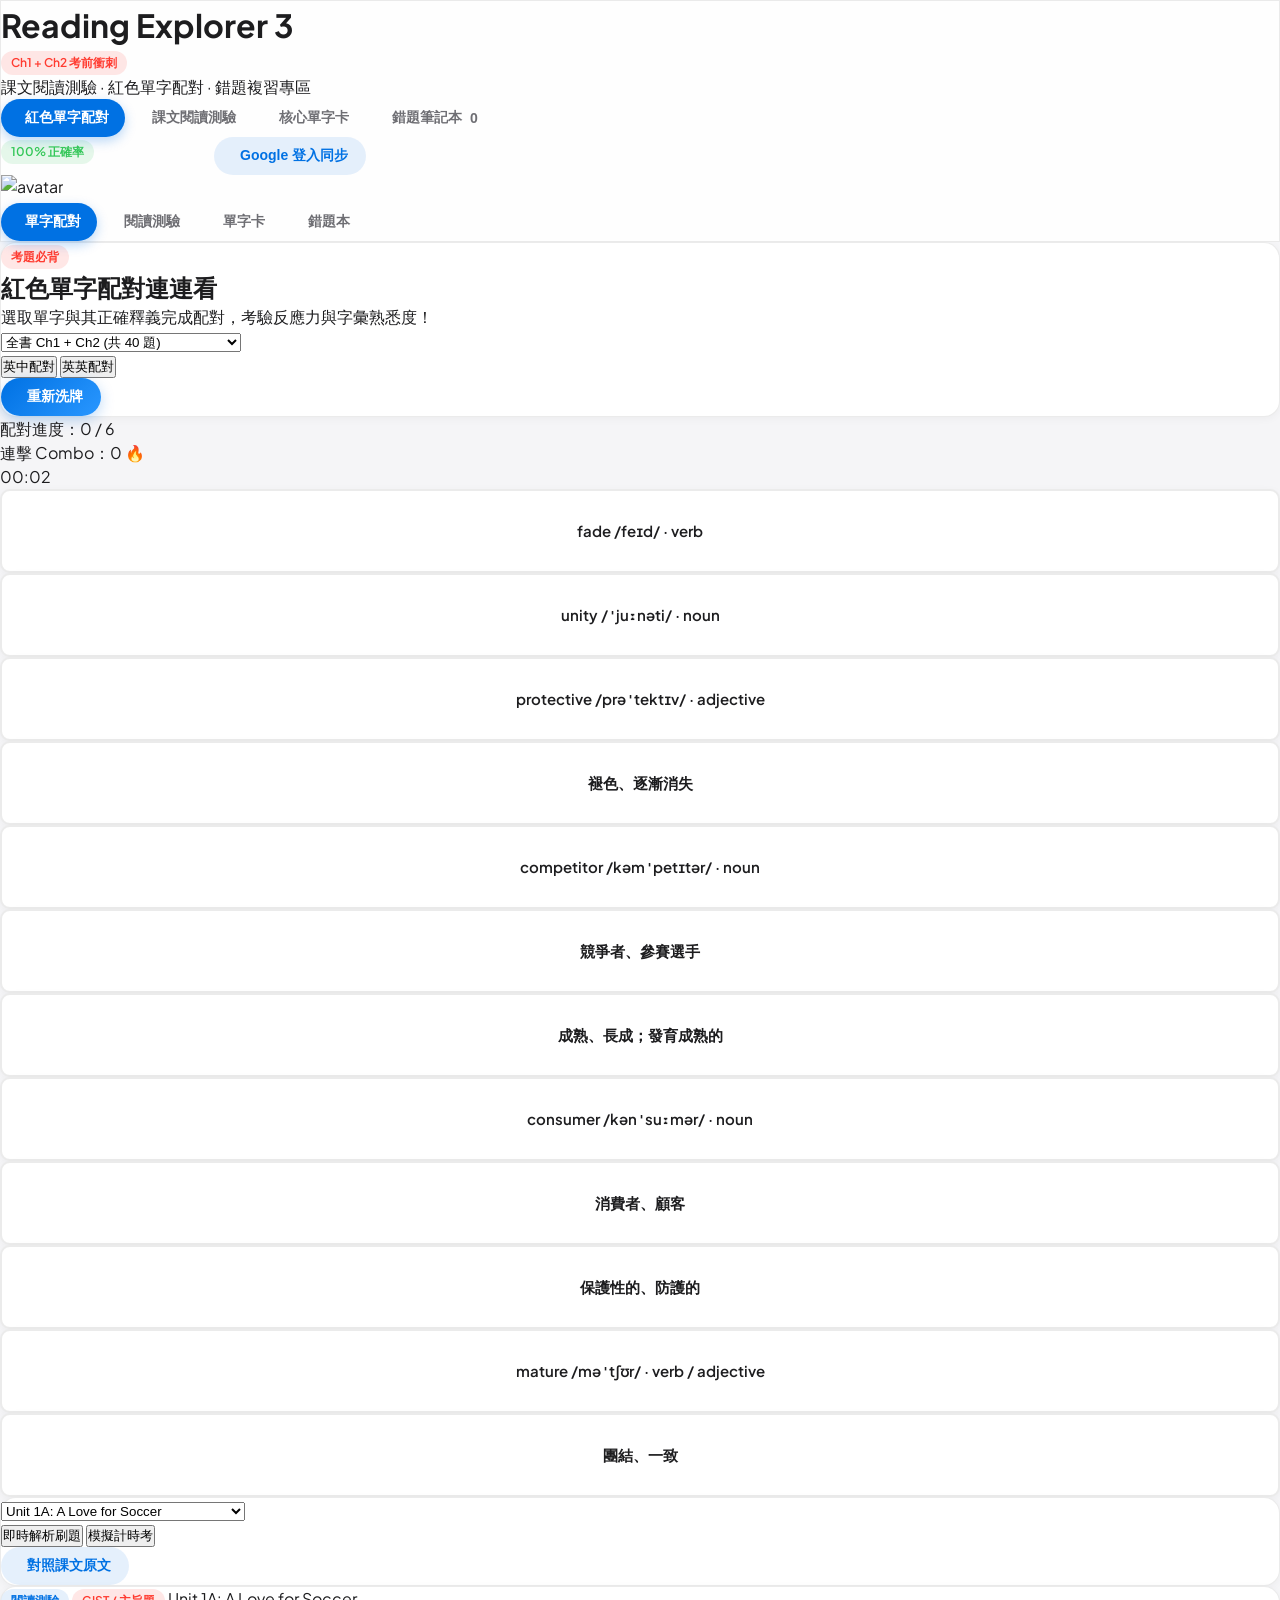
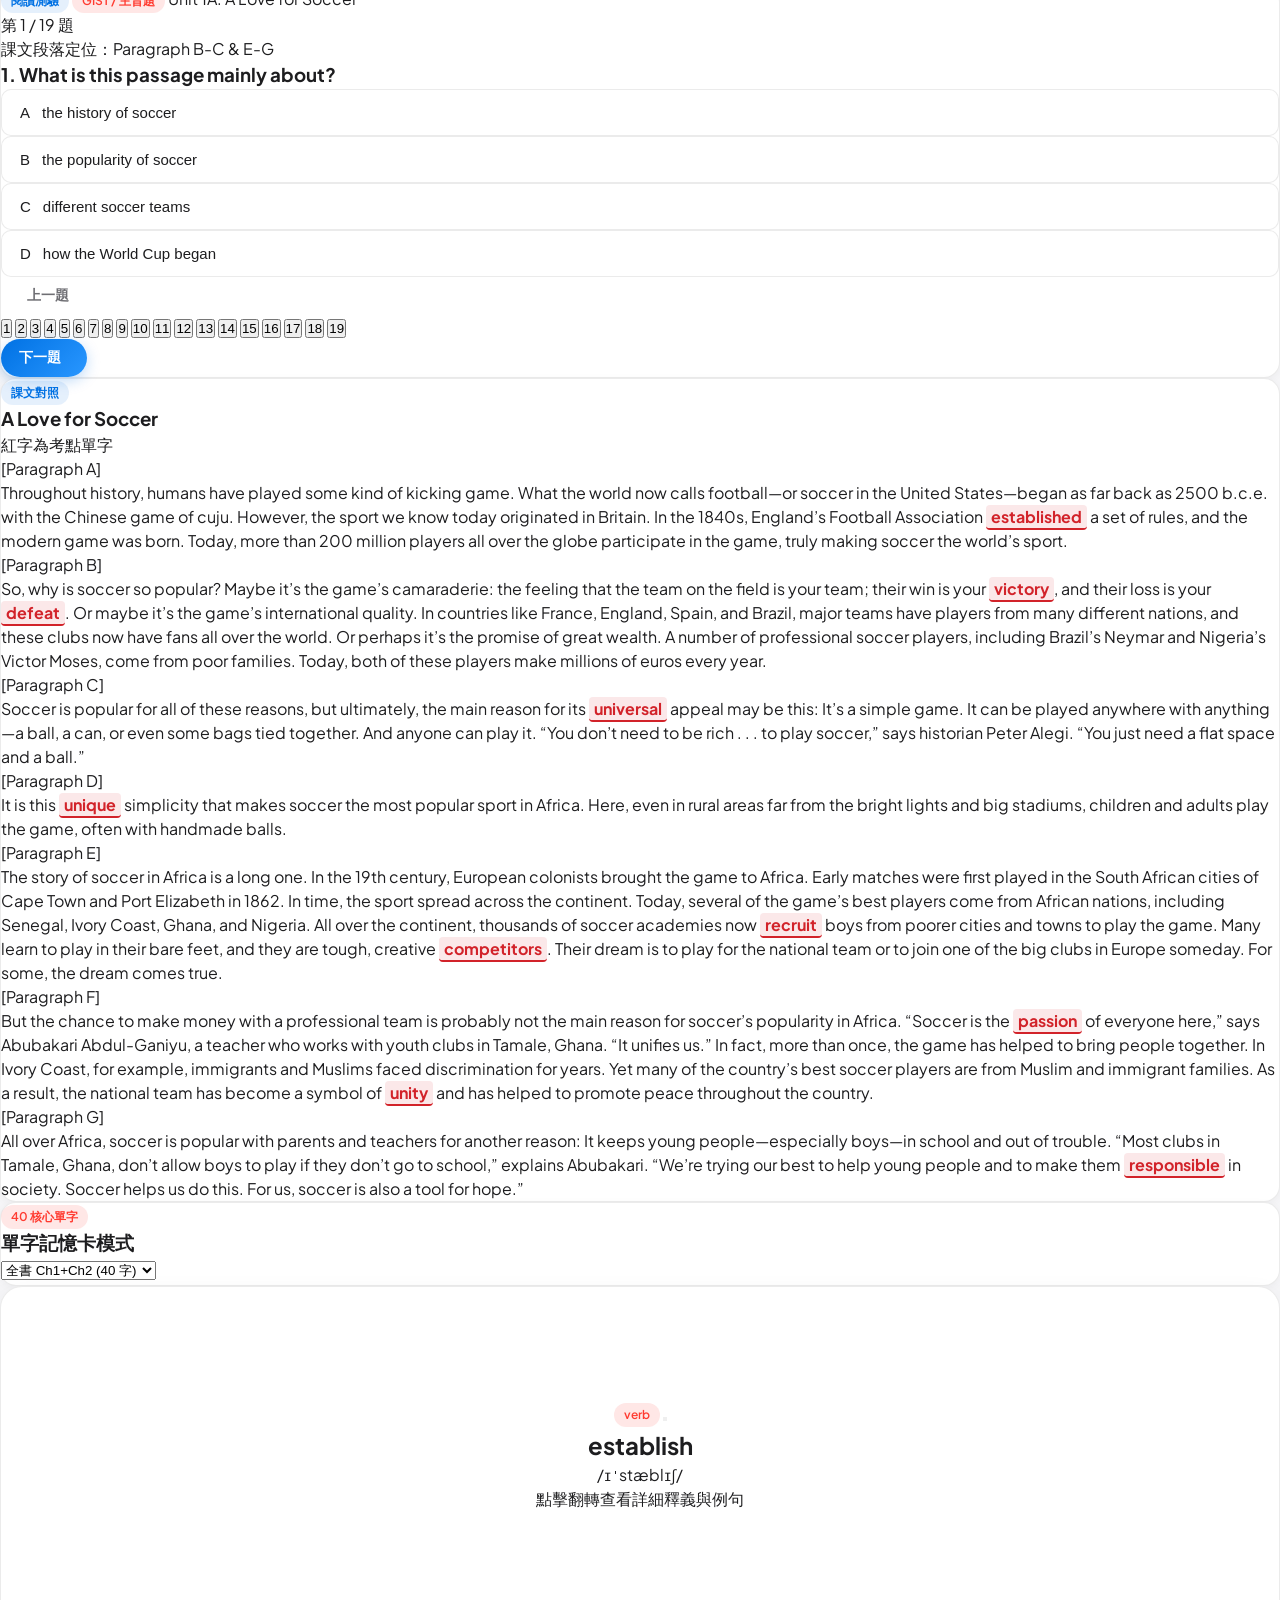
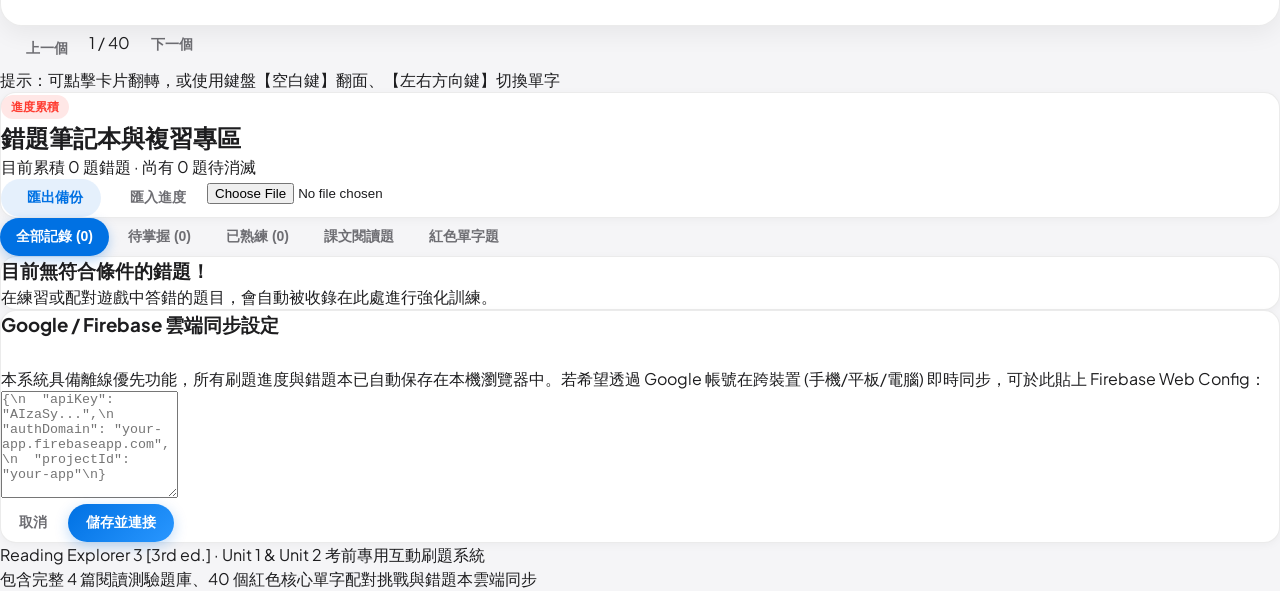
==== app/index.html @ 4247b34d "feat: Reading Explorer 3 Ch1 & Ch2 interactive quiz & vocabulary matching web app" ====
<!DOCTYPE html>
<html lang="zh-TW">
<head>
  <meta charset="UTF-8" />
  <meta name="viewport" content="width=device-width, initial-scale=1.0" />
  <title>Reading Explorer 3 (3rd ed.) · Ch1 & Ch2 課文閱讀與紅色單字配對刷題系統</title>
  
  <!-- Tailwind CSS CDN -->
  <script src="https://cdn.tailwindcss.com"></script>
  <script>
    tailwind.config = {
      darkMode: ['class', '[data-theme="dark"]'],
      theme: {
        extend: {
          colors: {
            primary: 'var(--text-primary)',
            secondary: 'var(--text-secondary)',
            tertiary: 'var(--text-tertiary)',
            accent: 'var(--accent)',
            'accent-light': 'var(--accent-light)',
            'elevated': 'var(--bg-elevated)',
            'subtle': 'var(--border-subtle)',
            'success-bg': 'var(--success-bg)',
            'danger-bg': 'var(--danger-bg)',
            'warning-bg': 'var(--warning-bg)'
          }
        }
      }
    }
  </script>

  <!-- Lucide Icons -->
  <script src="https://unpkg.com/lucide@latest"></script>
  <!-- Canvas Confetti for Celebration -->
  <script src="https://cdn.jsdelivr.net/npm/canvas-confetti@1.9.3/dist/confetti.browser.min.js"></script>

  <!-- Firebase SDK Compat -->
  <script src="https://www.gstatic.com/firebasejs/10.7.1/firebase-app-compat.js"></script>
  <script src="https://www.gstatic.com/firebasejs/10.7.1/firebase-auth-compat.js"></script>
  <script src="https://www.gstatic.com/firebasejs/10.7.1/firebase-firestore-compat.js"></script>

  <!-- Custom Stylesheet -->
  <link rel="stylesheet" href="css/style.css" />
</head>
<body class="selection:bg-blue-500/20">

  <!-- Apple-Style Top Navigation Bar -->
  <header class="sticky top-0 z-50 glass border-b border-subtle">
    <div class="max-w-7xl mx-auto px-4 sm:px-6 h-16 flex items-center justify-between gap-4">
      
      <!-- Brand & Title -->
      <div class="flex items-center gap-3">
        <div class="w-10 h-10 rounded-2xl bg-gradient-to-tr from-blue-600 to-indigo-500 flex items-center justify-center text-white shadow-md shadow-blue-500/20">
          <i data-lucide="book-marked" class="w-5 h-5"></i>
        </div>
        <div>
          <div class="flex items-center gap-2">
            <h1 class="font-bold text-base sm:text-lg tracking-tight text-primary">Reading Explorer 3</h1>
            <span class="badge badge-red font-mono text-[10px] hidden sm:inline-flex">Ch1 + Ch2 考前衝刺</span>
          </div>
          <p class="text-xs text-secondary hidden sm:block">課文閱讀測驗 · 紅色單字配對 · 錯題複習專區</p>
        </div>
      </div>

      <!-- Center Desktop Navigation Tabs -->
      <nav class="hidden md:flex items-center gap-1.5 p-1 rounded-full bg-elevated border border-subtle shadow-sm">
        <button data-tab="matching" class="nav-tab text-xs">
          <i data-lucide="zap" class="w-3.5 h-3.5"></i>
          紅色單字配對
        </button>
        <button data-tab="quiz" class="nav-tab text-xs">
          <i data-lucide="help-circle" class="w-3.5 h-3.5"></i>
          課文閱讀測驗
        </button>
        <button data-tab="flashcards" class="nav-tab text-xs">
          <i data-lucide="layers" class="w-3.5 h-3.5"></i>
          核心單字卡
        </button>
        <button data-tab="review" class="nav-tab text-xs flex items-center gap-1">
          <i data-lucide="bookmark" class="w-3.5 h-3.5"></i>
          錯題筆記本
          <span id="nav-mistake-badge" class="badge badge-red font-mono hidden">0</span>
        </button>
      </nav>

      <!-- Right Action Controls -->
      <div class="flex items-center gap-2">
        <span id="header-accuracy-badge" class="badge badge-green hidden lg:inline-flex text-xs font-mono">100% 正確率</span>

        <!-- Sound Toggle Button -->
        <button id="btn-toggle-sound" class="btn btn-ghost p-2 rounded-full" title="切換音效">
          <i data-lucide="volume-2" class="w-4 h-4"></i>
        </button>

        <!-- Dark / Light Theme Toggle -->
        <button id="btn-toggle-theme" class="btn btn-ghost p-2 rounded-full" title="切換深淺模式">
          <i data-lucide="moon" class="w-4 h-4"></i>
        </button>

        <!-- Firebase Cloud Config Button -->
        <button id="btn-open-firebase-cfg" class="btn btn-ghost p-2 rounded-full text-secondary" title="雲端 Firebase 設定">
          <i data-lucide="settings" class="w-4 h-4"></i>
        </button>

        <!-- Google Login Button -->
        <button id="btn-login-google" class="btn btn-secondary text-xs py-2 px-3.5">
          <i data-lucide="log-in" class="w-3.5 h-3.5"></i>
          Google 登入同步
        </button>

        <!-- User Profile Dropdown Box -->
        <div id="user-profile-box" class="hidden flex items-center gap-2 pl-2 border-l border-subtle">
          <img id="user-avatar" class="w-8 h-8 rounded-full border border-subtle object-cover" src="" alt="avatar" />
          <span id="user-name" class="text-xs font-bold text-primary max-w-[90px] truncate hidden sm:inline-block"></span>
          <button id="btn-user-logout" class="btn btn-ghost p-1.5 text-secondary hover:text-danger rounded-full" title="登出">
            <i data-lucide="log-out" class="w-3.5 h-3.5"></i>
          </button>
        </div>
      </div>
    </div>

    <!-- Mobile Navigation Tab Bar -->
    <div class="md:hidden flex items-center justify-around px-2 py-1.5 border-t border-subtle bg-elevated">
      <button data-tab="matching" class="nav-tab text-xs py-1.5 px-2.5">
        <i data-lucide="zap" class="w-3.5 h-3.5"></i>
        單字配對
      </button>
      <button data-tab="quiz" class="nav-tab text-xs py-1.5 px-2.5">
        <i data-lucide="help-circle" class="w-3.5 h-3.5"></i>
        閱讀測驗
      </button>
      <button data-tab="flashcards" class="nav-tab text-xs py-1.5 px-2.5">
        <i data-lucide="layers" class="w-3.5 h-3.5"></i>
        單字卡
      </button>
      <button data-tab="review" class="nav-tab text-xs py-1.5 px-2.5">
        <i data-lucide="bookmark" class="w-3.5 h-3.5"></i>
        錯題本
      </button>
    </div>
  </header>

  <!-- Main Content Viewport -->
  <main class="flex-1 max-w-7xl w-full mx-auto p-4 sm:p-6 lg:p-8">
    <div id="tab-matching"></div>
    <div id="tab-quiz" class="hidden"></div>
    <div id="tab-flashcards" class="hidden"></div>
    <div id="tab-review" class="hidden"></div>
  </main>

  <!-- Firebase Configuration Modal -->
  <div id="firebase-modal" class="fixed inset-0 z-50 bg-black/60 backdrop-blur-sm flex items-center justify-center p-4 hidden">
    <div class="card max-w-md w-full p-6 space-y-4 animate-fade-in shadow-2xl">
      <div class="flex items-center justify-between border-b border-subtle pb-3">
        <div class="flex items-center gap-2">
          <i data-lucide="cloud" class="w-5 h-5 text-accent"></i>
          <h3 class="font-bold text-base text-primary">Google / Firebase 雲端同步設定</h3>
        </div>
        <button id="btn-close-firebase-modal" class="btn btn-ghost p-1.5 rounded-full text-secondary">
          <i data-lucide="x" class="w-4 h-4"></i>
        </button>
      </div>

      <p class="text-xs text-secondary leading-relaxed">
        本系統具備離線優先功能，所有刷題進度與錯題本已自動保存在本機瀏覽器中。若希望透過 Google 帳號在跨裝置 (手機/平板/電腦) 即時同步，可於此貼上 Firebase Web Config：
      </p>

      <textarea id="firebase-cfg-input" rows="7" class="w-full text-xs font-mono p-3 rounded-xl border border-subtle bg-elevated text-primary focus:outline-none focus:ring-2 focus:ring-accent" placeholder='{\n  "apiKey": "AIzaSy...",\n  "authDomain": "your-app.firebaseapp.com",\n  "projectId": "your-app"\n}'></textarea>

      <div class="flex items-center justify-end gap-2 pt-2">
        <button onclick="document.getElementById('firebase-modal').classList.add('hidden')" class="btn btn-ghost text-xs">取消</button>
        <button id="btn-save-firebase-cfg" class="btn btn-primary text-xs">儲存並連接</button>
      </div>
    </div>
  </div>

  <!-- Footer -->
  <footer class="border-t border-subtle py-6 mt-12 text-center text-xs text-secondary">
    <div class="max-w-7xl mx-auto px-4 space-y-1">
      <p>Reading Explorer 3 [3rd ed.] · Unit 1 & Unit 2 考前專用互動刷題系統</p>
      <p class="text-tertiary">包含完整 4 篇閱讀測驗題庫、40 個紅色核心單字配對挑戰與錯題本雲端同步</p>
    </div>
  </footer>

  <!-- Scripts -->
  <script src="data/quiz_data.js"></script>
  <script src="js/auth.js"></script>
  <script src="js/matching.js"></script>
  <script src="js/quiz.js"></script>
  <script src="js/flashcard.js"></script>
  <script src="js/review.js"></script>
  <script src="js/app.js"></script>
</body>
</html>
---- app/css/style.css ----
/* Apple-Grade Craftsmanship Styling */
@import url('https://fonts.googleapis.com/css2?family=Plus+Jakarta+Sans:wght@400;500;600;700;800&family=JetBrains+Mono:wght@400;500&display=swap');

:root {
  --bg-primary: #f5f5f7;
  --bg-card: rgba(255, 255, 255, 0.85);
  --bg-card-solid: #ffffff;
  --bg-elevated: #ffffff;
  --border-subtle: rgba(0, 0, 0, 0.08);
  --border-focus: #0071e3;
  --text-primary: #1d1d1f;
  --text-secondary: #6e6e73;
  --text-tertiary: #86868b;
  --accent: #0071e3;
  --accent-hover: #0077ed;
  --accent-light: rgba(0, 113, 227, 0.1);
  --accent-gradient: linear-gradient(135deg, #0071e3 0%, #2997ff 100%);
  --success: #34c759;
  --success-bg: rgba(52, 199, 89, 0.12);
  --danger: #ff3b30;
  --danger-bg: rgba(255, 59, 48, 0.12);
  --warning: #ff9500;
  --warning-bg: rgba(255, 149, 0, 0.12);
  --shadow-sm: 0 2px 8px rgba(0, 0, 0, 0.04);
  --shadow-md: 0 8px 24px rgba(0, 0, 0, 0.06);
  --shadow-lg: 0 20px 40px rgba(0, 0, 0, 0.08);
  --radius-sm: 10px;
  --radius-md: 16px;
  --radius-lg: 22px;
  --radius-full: 9999px;
  --transition-smooth: all 0.28s cubic-bezier(0.16, 1, 0.3, 1);
}

[data-theme="dark"] {
  --bg-primary: #000000;
  --bg-card: rgba(28, 28, 30, 0.85);
  --bg-card-solid: #1c1c1e;
  --bg-elevated: #2c2c2e;
  --border-subtle: rgba(255, 255, 255, 0.1);
  --border-focus: #2997ff;
  --text-primary: #f5f5f7;
  --text-secondary: #a1a1a6;
  --text-tertiary: #6e6e73;
  --accent: #2997ff;
  --accent-hover: #47a6ff;
  --accent-light: rgba(41, 151, 255, 0.15);
  --accent-gradient: linear-gradient(135deg, #0a84ff 0%, #5ac8fa 100%);
  --success: #30d158;
  --success-bg: rgba(48, 209, 88, 0.15);
  --danger: #ff453a;
  --danger-bg: rgba(255, 69, 58, 0.15);
  --warning: #ffd60a;
  --warning-bg: rgba(255, 214, 10, 0.15);
  --shadow-sm: 0 2px 8px rgba(0, 0, 0, 0.2);
  --shadow-md: 0 8px 24px rgba(0, 0, 0, 0.3);
  --shadow-lg: 0 20px 40px rgba(0, 0, 0, 0.5);
}

* {
  box-sizing: border-box;
  margin: 0;
  padding: 0;
  -webkit-font-smoothing: antialiased;
}

body {
  font-family: 'Plus Jakarta Sans', -apple-system, BlinkMacSystemFont, "SF Pro Text", "Segoe UI", Roboto, sans-serif;
  background-color: var(--bg-primary);
  color: var(--text-primary);
  line-height: 1.5;
  transition: background-color 0.3s ease, color 0.3s ease;
  min-height: 100vh;
  display: flex;
  flex-direction: column;
}

/* Glassmorphism & Translucency */
.glass {
  background: var(--bg-card);
  backdrop-filter: blur(20px);
  -webkit-backdrop-filter: blur(20px);
  border: 1px solid var(--border-subtle);
}

.card {
  background: var(--bg-card-solid);
  border: 1px solid var(--border-subtle);
  border-radius: var(--radius-md);
  box-shadow: var(--shadow-sm);
  transition: var(--transition-smooth);
}

.card:hover {
  box-shadow: var(--shadow-md);
}

/* Button styles */
.btn {
  display: inline-flex;
  align-items: center;
  justify-content: center;
  gap: 8px;
  padding: 10px 18px;
  font-size: 14px;
  font-weight: 600;
  border-radius: var(--radius-full);
  cursor: pointer;
  transition: var(--transition-smooth);
  border: none;
  outline: none;
  user-select: none;
}

.btn:active {
  transform: scale(0.97);
}

.btn-primary {
  background: var(--accent-gradient);
  color: #ffffff;
  box-shadow: 0 4px 14px rgba(0, 113, 227, 0.25);
}

.btn-primary:hover {
  opacity: 0.95;
  box-shadow: 0 6px 20px rgba(0, 113, 227, 0.35);
}

.btn-secondary {
  background: var(--accent-light);
  color: var(--accent);
}

.btn-secondary:hover {
  background: rgba(0, 113, 227, 0.18);
}

.btn-ghost {
  background: transparent;
  color: var(--text-secondary);
}

.btn-ghost:hover {
  background: var(--border-subtle);
  color: var(--text-primary);
}

.btn-success {
  background: var(--success);
  color: #ffffff;
}

.btn-danger {
  background: var(--danger);
  color: #ffffff;
}

/* Tabs */
.nav-tab {
  display: inline-flex;
  align-items: center;
  gap: 8px;
  padding: 10px 16px;
  font-size: 14px;
  font-weight: 600;
  border-radius: var(--radius-full);
  color: var(--text-secondary);
  background: transparent;
  cursor: pointer;
  border: none;
  transition: var(--transition-smooth);
  white-space: nowrap;
}

.nav-tab:hover {
  color: var(--text-primary);
  background: var(--border-subtle);
}

.nav-tab.active {
  color: #ffffff;
  background: var(--accent);
  box-shadow: 0 4px 12px rgba(0, 113, 227, 0.28);
}

[data-theme="dark"] .nav-tab.active {
  color: #000000;
  background: #ffffff;
}

/* Badge */
.badge {
  display: inline-flex;
  align-items: center;
  gap: 4px;
  font-size: 12px;
  font-weight: 600;
  padding: 3px 10px;
  border-radius: var(--radius-full);
}

.badge-blue {
  background: var(--accent-light);
  color: var(--accent);
}

.badge-red {
  background: var(--danger-bg);
  color: var(--danger);
}

.badge-green {
  background: var(--success-bg);
  color: var(--success);
}

.badge-amber {
  background: var(--warning-bg);
  color: var(--warning);
}

/* Question Option Cards */
.option-btn {
  width: 100%;
  display: flex;
  align-items: flex-start;
  gap: 12px;
  padding: 14px 18px;
  border: 1.5px solid var(--border-subtle);
  border-radius: var(--radius-sm);
  background: var(--bg-card-solid);
  color: var(--text-primary);
  font-size: 15px;
  text-align: left;
  cursor: pointer;
  transition: var(--transition-smooth);
  user-select: none;
}

.option-btn:hover:not(:disabled) {
  border-color: var(--accent);
  background: var(--accent-light);
  transform: translateY(-1px);
}

.option-btn.selected {
  border-color: var(--accent);
  background: var(--accent-light);
}

.option-btn.correct {
  border-color: var(--success) !important;
  background: var(--success-bg) !important;
  color: var(--success) !important;
  font-weight: 600;
}

.option-btn.wrong {
  border-color: var(--danger) !important;
  background: var(--danger-bg) !important;
  color: var(--danger) !important;
}

/* Matching Game Grid */
.match-card {
  padding: 16px;
  border-radius: var(--radius-sm);
  border: 2px solid var(--border-subtle);
  background: var(--bg-card-solid);
  cursor: pointer;
  font-size: 15px;
  font-weight: 600;
  display: flex;
  align-items: center;
  justify-content: center;
  text-align: center;
  min-height: 84px;
  transition: var(--transition-smooth);
  user-select: none;
  box-shadow: var(--shadow-sm);
}

.match-card:hover {
  transform: translateY(-2px);
  box-shadow: var(--shadow-md);
  border-color: var(--accent);
}

.match-card.selected {
  border-color: var(--accent);
  background: var(--accent-light);
  transform: scale(1.02);
  box-shadow: 0 0 0 3px rgba(0, 113, 227, 0.25);
}

.match-card.matched {
  border-color: var(--success);
  background: var(--success-bg);
  color: var(--success);
  opacity: 0.85;
  cursor: default;
  transform: scale(0.98);
}

.match-card.wrong-shake {
  animation: shake 0.4s ease-in-out;
  border-color: var(--danger);
  background: var(--danger-bg);
}

@keyframes shake {
  0%, 100% { transform: translateX(0); }
  20%, 60% { transform: translateX(-6px); }
  40%, 80% { transform: translateX(6px); }
}

/* Flashcard 3D Flip */
.flip-card {
  perspective: 1200px;
  cursor: pointer;
}

.flip-card-inner {
  position: relative;
  width: 100%;
  min-height: 340px;
  text-align: center;
  transition: transform 0.6s cubic-bezier(0.16, 1, 0.3, 1);
  transform-style: preserve-3d;
}

.flip-card.flipped .flip-card-inner {
  transform: rotateY(180deg);
}

.flip-card-front, .flip-card-back {
  position: absolute;
  width: 100%;
  height: 100%;
  backface-visibility: hidden;
  -webkit-backface-visibility: hidden;
  border-radius: var(--radius-lg);
  padding: 32px;
  display: flex;
  flex-direction: column;
  justify-content: center;
  align-items: center;
  box-shadow: var(--shadow-md);
  border: 1px solid var(--border-subtle);
  background: var(--bg-card-solid);
}

.flip-card-back {
  transform: rotateY(180deg);
}

/* Passage Text Drawer & Highlights */
.red-word-tag {
  color: #d2232a;
  background: rgba(210, 35, 42, 0.1);
  font-weight: 700;
  padding: 1px 5px;
  border-radius: 4px;
  border-bottom: 2px solid #d2232a;
  cursor: pointer;
}

.red-word-tag:hover {
  background: rgba(210, 35, 42, 0.2);
}

/* Scrollbar */
::-webkit-scrollbar {
  width: 6px;
  height: 6px;
}
::-webkit-scrollbar-track {
  background: transparent;
}
::-webkit-scrollbar-thumb {
  background: var(--border-subtle);
  border-radius: 3px;
}
::-webkit-scrollbar-thumb:hover {
  background: var(--text-tertiary);
}
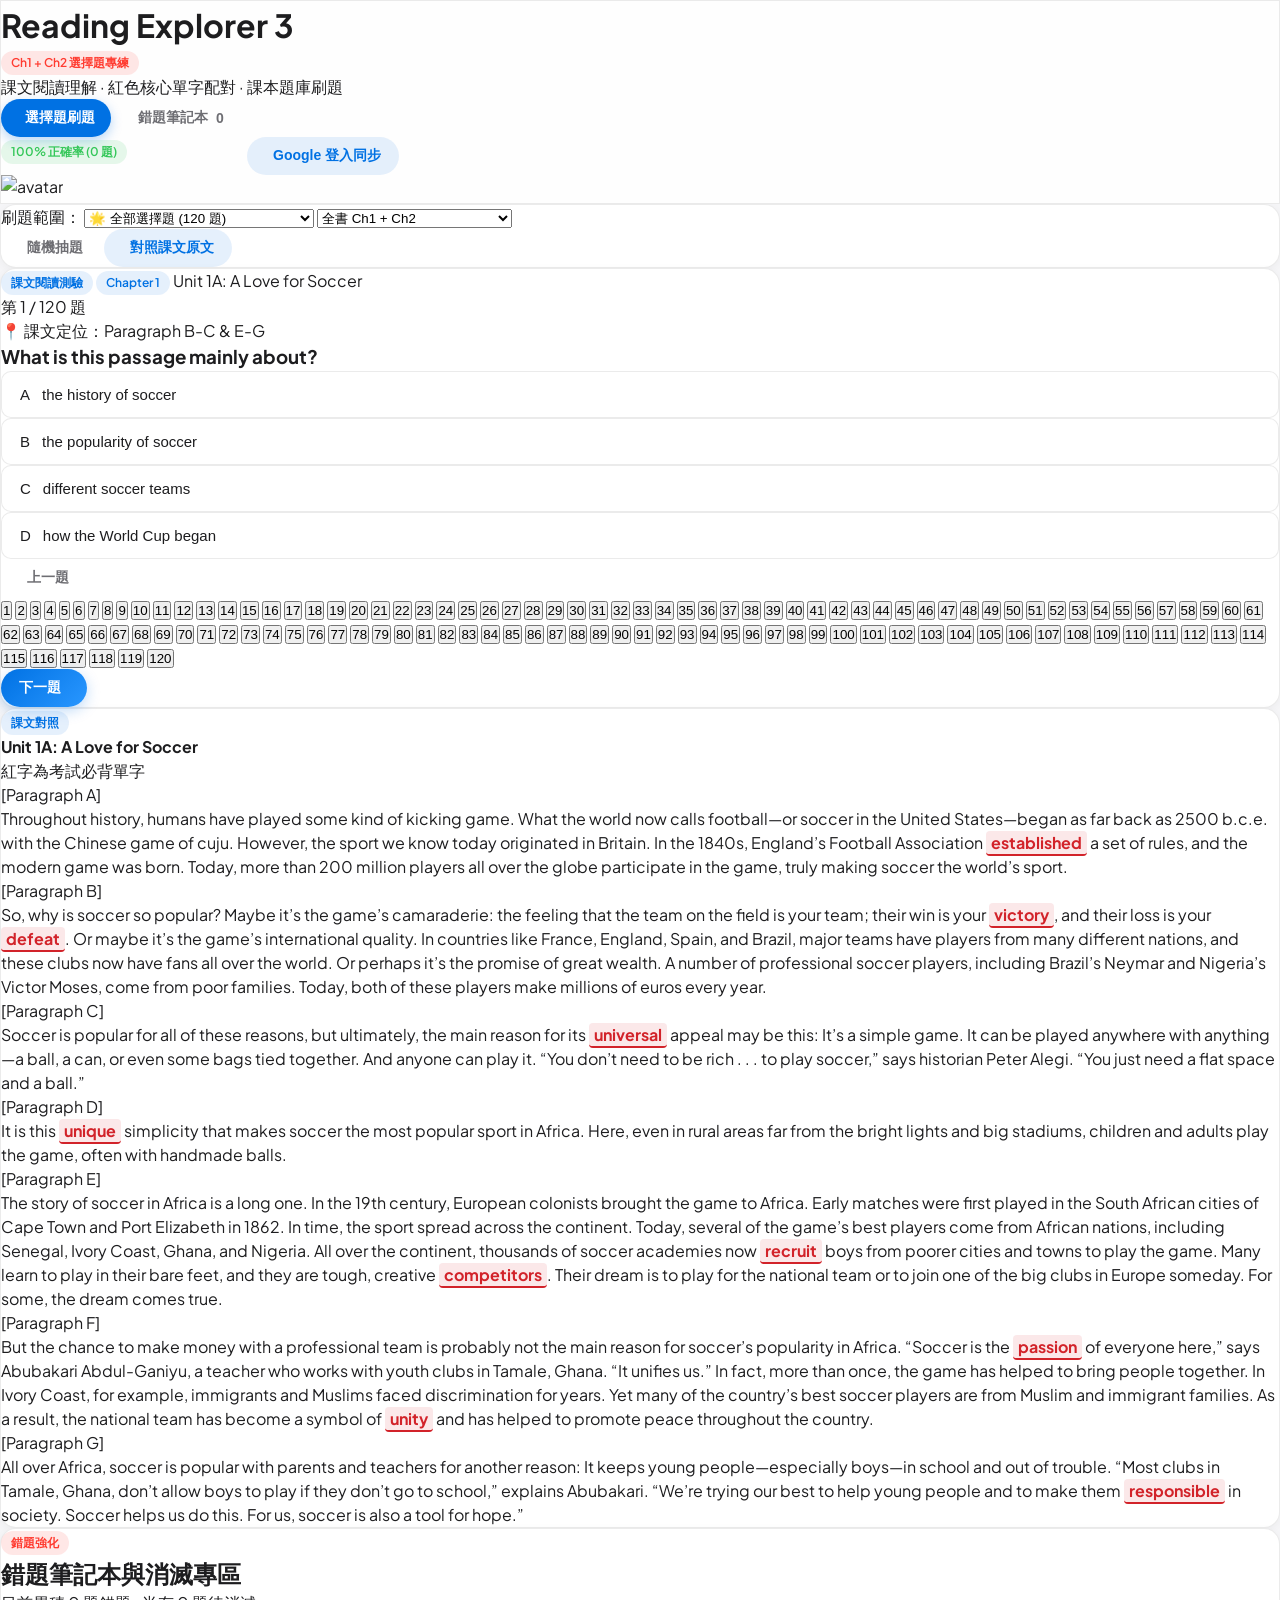
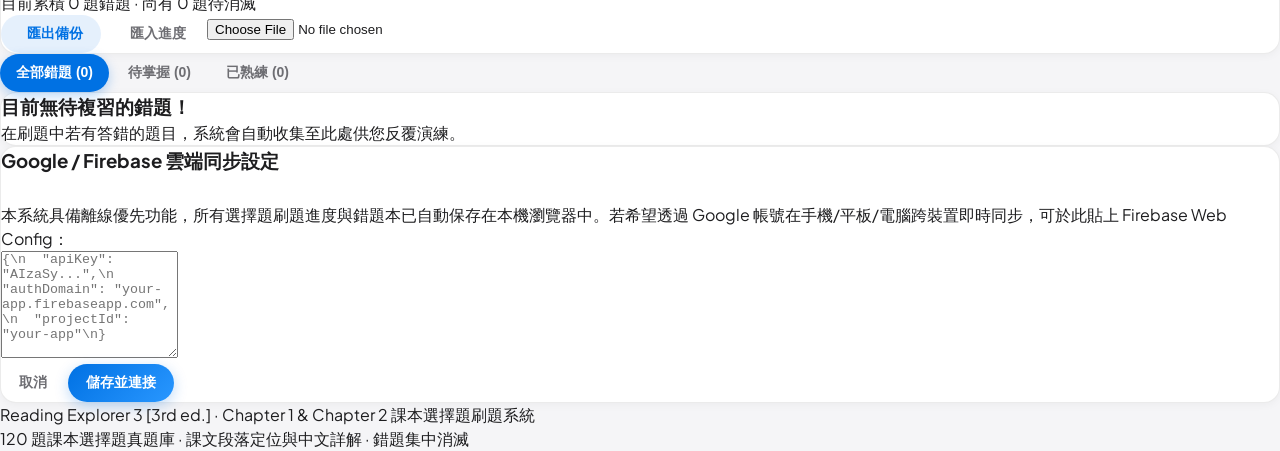
==== commit 8bc1bd76: "refactor: streamline to dedicated MCQ quiz engine with 120 multiple choice questions" ====
--- a/app/index.html
+++ b/app/index.html
@@ -3,7 +3,7 @@
 <head>
   <meta charset="UTF-8" />
   <meta name="viewport" content="width=device-width, initial-scale=1.0" />
-  <title>Reading Explorer 3 (3rd ed.) · Ch1 & Ch2 課文閱讀與紅色單字配對刷題系統</title>
+  <title>Reading Explorer 3 (3rd ed.) · Ch1 & Ch2 課本選擇題刷題系統</title>
   
   <!-- Tailwind CSS CDN -->
   <script src="https://cdn.tailwindcss.com"></script>
@@ -31,7 +31,7 @@
 
   <!-- Lucide Icons -->
   <script src="https://unpkg.com/lucide@latest"></script>
-  <!-- Canvas Confetti for Celebration -->
+  <!-- Canvas Confetti -->
   <script src="https://cdn.jsdelivr.net/npm/canvas-confetti@1.9.3/dist/confetti.browser.min.js"></script>
 
   <!-- Firebase SDK Compat -->
@@ -51,32 +51,24 @@
       <!-- Brand & Title -->
       <div class="flex items-center gap-3">
         <div class="w-10 h-10 rounded-2xl bg-gradient-to-tr from-blue-600 to-indigo-500 flex items-center justify-center text-white shadow-md shadow-blue-500/20">
-          <i data-lucide="book-marked" class="w-5 h-5"></i>
+          <i data-lucide="check-square" class="w-5 h-5"></i>
         </div>
         <div>
           <div class="flex items-center gap-2">
             <h1 class="font-bold text-base sm:text-lg tracking-tight text-primary">Reading Explorer 3</h1>
-            <span class="badge badge-red font-mono text-[10px] hidden sm:inline-flex">Ch1 + Ch2 考前衝刺</span>
+            <span class="badge badge-red font-mono text-[10px]">Ch1 + Ch2 選擇題專練</span>
           </div>
-          <p class="text-xs text-secondary hidden sm:block">課文閱讀測驗 · 紅色單字配對 · 錯題複習專區</p>
+          <p class="text-xs text-secondary hidden sm:block">課文閱讀理解 · 紅色核心單字配對 · 課本題庫刷題</p>
         </div>
       </div>
 
-      <!-- Center Desktop Navigation Tabs -->
-      <nav class="hidden md:flex items-center gap-1.5 p-1 rounded-full bg-elevated border border-subtle shadow-sm">
-        <button data-tab="matching" class="nav-tab text-xs">
-          <i data-lucide="zap" class="w-3.5 h-3.5"></i>
-          紅色單字配對
+      <!-- Center Navigation Tabs -->
+      <nav class="flex items-center gap-1.5 p-1 rounded-full bg-elevated border border-subtle shadow-sm">
+        <button data-view="quiz" class="nav-tab text-xs active">
+          <i data-lucide="book-open" class="w-3.5 h-3.5"></i>
+          選擇題刷題
         </button>
-        <button data-tab="quiz" class="nav-tab text-xs">
-          <i data-lucide="help-circle" class="w-3.5 h-3.5"></i>
-          課文閱讀測驗
-        </button>
-        <button data-tab="flashcards" class="nav-tab text-xs">
-          <i data-lucide="layers" class="w-3.5 h-3.5"></i>
-          核心單字卡
-        </button>
-        <button data-tab="review" class="nav-tab text-xs flex items-center gap-1">
+        <button data-view="review" class="nav-tab text-xs flex items-center gap-1">
           <i data-lucide="bookmark" class="w-3.5 h-3.5"></i>
           錯題筆記本
           <span id="nav-mistake-badge" class="badge badge-red font-mono hidden">0</span>
@@ -87,7 +79,7 @@
       <div class="flex items-center gap-2">
         <span id="header-accuracy-badge" class="badge badge-green hidden lg:inline-flex text-xs font-mono">100% 正確率</span>
 
-        <!-- Sound Toggle Button -->
+        <!-- Sound Toggle -->
         <button id="btn-toggle-sound" class="btn btn-ghost p-2 rounded-full" title="切換音效">
           <i data-lucide="volume-2" class="w-4 h-4"></i>
         </button>
@@ -97,7 +89,7 @@
           <i data-lucide="moon" class="w-4 h-4"></i>
         </button>
 
-        <!-- Firebase Cloud Config Button -->
+        <!-- Firebase Config Modal -->
         <button id="btn-open-firebase-cfg" class="btn btn-ghost p-2 rounded-full text-secondary" title="雲端 Firebase 設定">
           <i data-lucide="settings" class="w-4 h-4"></i>
         </button>
@@ -118,34 +110,12 @@
         </div>
       </div>
     </div>
-
-    <!-- Mobile Navigation Tab Bar -->
-    <div class="md:hidden flex items-center justify-around px-2 py-1.5 border-t border-subtle bg-elevated">
-      <button data-tab="matching" class="nav-tab text-xs py-1.5 px-2.5">
-        <i data-lucide="zap" class="w-3.5 h-3.5"></i>
-        單字配對
-      </button>
-      <button data-tab="quiz" class="nav-tab text-xs py-1.5 px-2.5">
-        <i data-lucide="help-circle" class="w-3.5 h-3.5"></i>
-        閱讀測驗
-      </button>
-      <button data-tab="flashcards" class="nav-tab text-xs py-1.5 px-2.5">
-        <i data-lucide="layers" class="w-3.5 h-3.5"></i>
-        單字卡
-      </button>
-      <button data-tab="review" class="nav-tab text-xs py-1.5 px-2.5">
-        <i data-lucide="bookmark" class="w-3.5 h-3.5"></i>
-        錯題本
-      </button>
-    </div>
   </header>
 
   <!-- Main Content Viewport -->
   <main class="flex-1 max-w-7xl w-full mx-auto p-4 sm:p-6 lg:p-8">
-    <div id="tab-matching"></div>
-    <div id="tab-quiz" class="hidden"></div>
-    <div id="tab-flashcards" class="hidden"></div>
-    <div id="tab-review" class="hidden"></div>
+    <div id="view-quiz"></div>
+    <div id="view-review" class="hidden"></div>
   </main>
 
   <!-- Firebase Configuration Modal -->
@@ -162,7 +132,7 @@
       </div>
 
       <p class="text-xs text-secondary leading-relaxed">
-        本系統具備離線優先功能，所有刷題進度與錯題本已自動保存在本機瀏覽器中。若希望透過 Google 帳號在跨裝置 (手機/平板/電腦) 即時同步，可於此貼上 Firebase Web Config：
+        本系統具備離線優先功能，所有選擇題刷題進度與錯題本已自動保存在本機瀏覽器中。若希望透過 Google 帳號在手機/平板/電腦跨裝置即時同步，可於此貼上 Firebase Web Config：
       </p>
 
       <textarea id="firebase-cfg-input" rows="7" class="w-full text-xs font-mono p-3 rounded-xl border border-subtle bg-elevated text-primary focus:outline-none focus:ring-2 focus:ring-accent" placeholder='{\n  "apiKey": "AIzaSy...",\n  "authDomain": "your-app.firebaseapp.com",\n  "projectId": "your-app"\n}'></textarea>
@@ -177,17 +147,15 @@
   <!-- Footer -->
   <footer class="border-t border-subtle py-6 mt-12 text-center text-xs text-secondary">
     <div class="max-w-7xl mx-auto px-4 space-y-1">
-      <p>Reading Explorer 3 [3rd ed.] · Unit 1 & Unit 2 考前專用互動刷題系統</p>
-      <p class="text-tertiary">包含完整 4 篇閱讀測驗題庫、40 個紅色核心單字配對挑戰與錯題本雲端同步</p>
+      <p>Reading Explorer 3 [3rd ed.] · Chapter 1 & Chapter 2 課本選擇題刷題系統</p>
+      <p class="text-tertiary">120 題課本選擇題真題庫 · 課文段落定位與中文詳解 · 錯題集中消滅</p>
     </div>
   </footer>
 
   <!-- Scripts -->
   <script src="data/quiz_data.js"></script>
   <script src="js/auth.js"></script>
-  <script src="js/matching.js"></script>
   <script src="js/quiz.js"></script>
-  <script src="js/flashcard.js"></script>
   <script src="js/review.js"></script>
   <script src="js/app.js"></script>
 </body>
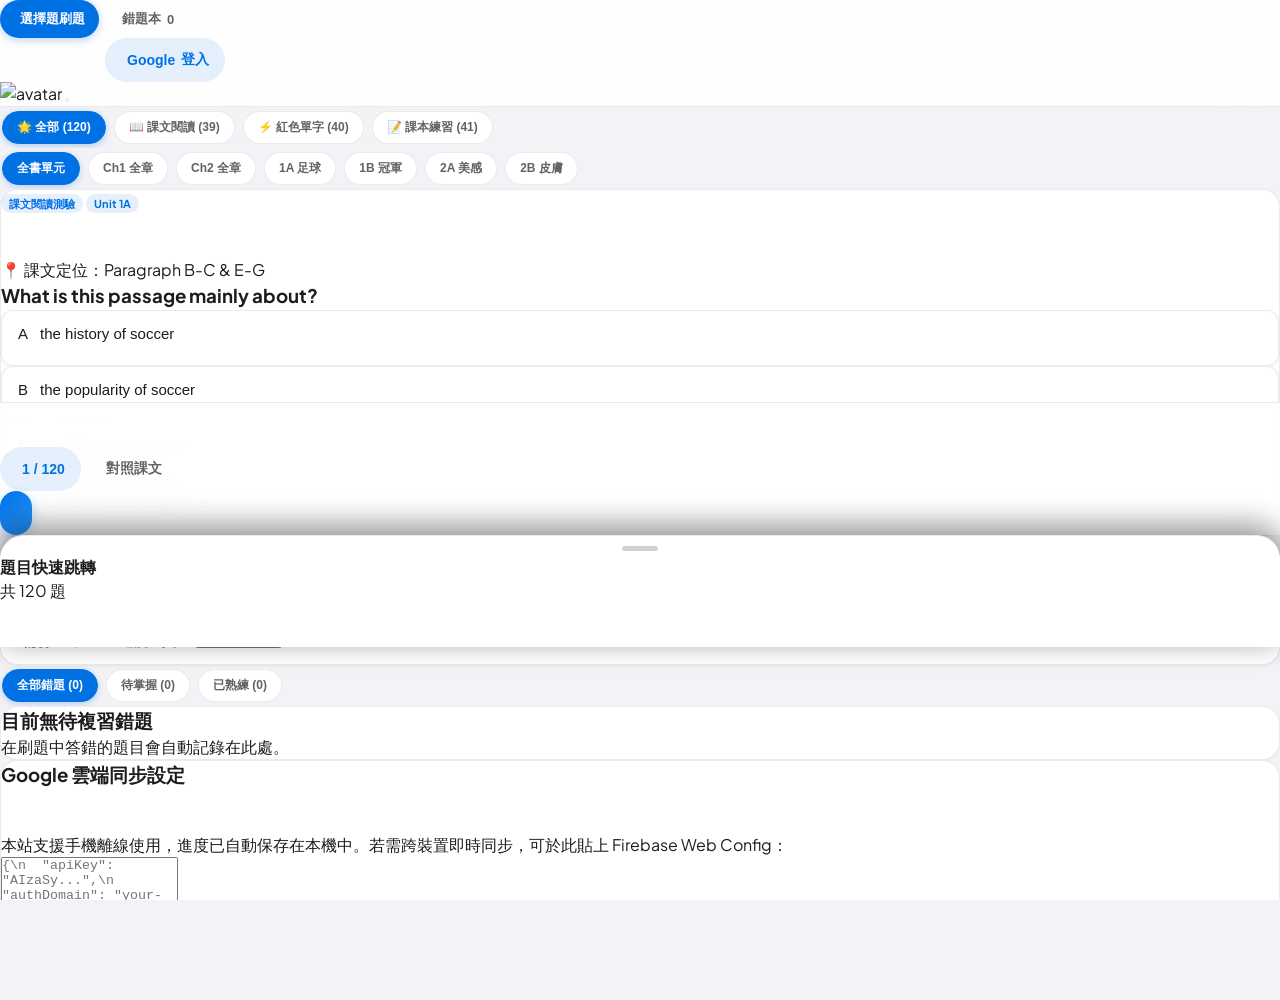
==== commit 18a9b293: "feat: mobile-first ergonomics with bottom sheet, thumb bar, and swipe gestures" ====
--- a/app/index.html
+++ b/app/index.html
@@ -2,8 +2,12 @@
 <html lang="zh-TW">
 <head>
   <meta charset="UTF-8" />
-  <meta name="viewport" content="width=device-width, initial-scale=1.0" />
-  <title>Reading Explorer 3 (3rd ed.) · Ch1 & Ch2 課本選擇題刷題系統</title>
+  <meta name="viewport" content="width=device-width, initial-scale=1.0, maximum-scale=1.0, user-scalable=no, viewport-fit=cover" />
+  <meta name="apple-mobile-web-app-capable" content="yes" />
+  <meta name="apple-mobile-web-app-status-bar-style" content="default" />
+  <meta name="theme-color" content="#f2f2f7" />
+  
+  <title>Reading Explorer 3 (3rd ed.) · 課本選擇題刷題系統 (手機優化版)</title>
   
   <!-- Tailwind CSS CDN -->
   <script src="https://cdn.tailwindcss.com"></script>
@@ -39,72 +43,55 @@
   <script src="https://www.gstatic.com/firebasejs/10.7.1/firebase-auth-compat.js"></script>
   <script src="https://www.gstatic.com/firebasejs/10.7.1/firebase-firestore-compat.js"></script>
 
-  <!-- Custom Stylesheet -->
+  <!-- Custom Mobile-First Stylesheet -->
   <link rel="stylesheet" href="css/style.css" />
 </head>
 <body class="selection:bg-blue-500/20">
 
-  <!-- Apple-Style Top Navigation Bar -->
-  <header class="sticky top-0 z-50 glass border-b border-subtle">
-    <div class="max-w-7xl mx-auto px-4 sm:px-6 h-16 flex items-center justify-between gap-4">
+  <!-- Mobile Ergonomic Sticky Navigation Bar -->
+  <header class="sticky top-0 z-50 glass">
+    <div class="max-w-4xl mx-auto px-3 sm:px-4 h-14 flex items-center justify-between gap-2">
       
-      <!-- Brand & Title -->
-      <div class="flex items-center gap-3">
-        <div class="w-10 h-10 rounded-2xl bg-gradient-to-tr from-blue-600 to-indigo-500 flex items-center justify-center text-white shadow-md shadow-blue-500/20">
-          <i data-lucide="check-square" class="w-5 h-5"></i>
-        </div>
-        <div>
-          <div class="flex items-center gap-2">
-            <h1 class="font-bold text-base sm:text-lg tracking-tight text-primary">Reading Explorer 3</h1>
-            <span class="badge badge-red font-mono text-[10px]">Ch1 + Ch2 選擇題專練</span>
-          </div>
-          <p class="text-xs text-secondary hidden sm:block">課文閱讀理解 · 紅色核心單字配對 · 課本題庫刷題</p>
-        </div>
-      </div>
-
-      <!-- Center Navigation Tabs -->
-      <nav class="flex items-center gap-1.5 p-1 rounded-full bg-elevated border border-subtle shadow-sm">
+      <!-- Brand & View Switcher -->
+      <div class="flex items-center gap-1.5 p-0.5 rounded-full bg-elevated border border-subtle">
         <button data-view="quiz" class="nav-tab text-xs active">
-          <i data-lucide="book-open" class="w-3.5 h-3.5"></i>
+          <i data-lucide="check-square" class="w-3.5 h-3.5"></i>
           選擇題刷題
         </button>
         <button data-view="review" class="nav-tab text-xs flex items-center gap-1">
           <i data-lucide="bookmark" class="w-3.5 h-3.5"></i>
-          錯題筆記本
+          錯題本
           <span id="nav-mistake-badge" class="badge badge-red font-mono hidden">0</span>
         </button>
-      </nav>
+      </div>
 
-      <!-- Right Action Controls -->
-      <div class="flex items-center gap-2">
-        <span id="header-accuracy-badge" class="badge badge-green hidden lg:inline-flex text-xs font-mono">100% 正確率</span>
-
+      <!-- Right Action Controls (Compact for mobile) -->
+      <div class="flex items-center gap-1">
         <!-- Sound Toggle -->
-        <button id="btn-toggle-sound" class="btn btn-ghost p-2 rounded-full" title="切換音效">
+        <button id="btn-toggle-sound" class="btn btn-ghost p-1.5 rounded-full w-9 h-9" title="切換音效">
           <i data-lucide="volume-2" class="w-4 h-4"></i>
         </button>
 
         <!-- Dark / Light Theme Toggle -->
-        <button id="btn-toggle-theme" class="btn btn-ghost p-2 rounded-full" title="切換深淺模式">
+        <button id="btn-toggle-theme" class="btn btn-ghost p-1.5 rounded-full w-9 h-9" title="切換深淺模式">
           <i data-lucide="moon" class="w-4 h-4"></i>
         </button>
 
-        <!-- Firebase Config Modal -->
-        <button id="btn-open-firebase-cfg" class="btn btn-ghost p-2 rounded-full text-secondary" title="雲端 Firebase 設定">
+        <!-- Firebase Config -->
+        <button id="btn-open-firebase-cfg" class="btn btn-ghost p-1.5 rounded-full w-9 h-9 text-secondary" title="雲端設定">
           <i data-lucide="settings" class="w-4 h-4"></i>
         </button>
 
         <!-- Google Login Button -->
-        <button id="btn-login-google" class="btn btn-secondary text-xs py-2 px-3.5">
+        <button id="btn-login-google" class="btn btn-secondary text-xs py-1.5 px-3 rounded-full">
           <i data-lucide="log-in" class="w-3.5 h-3.5"></i>
-          Google 登入同步
+          <span class="hidden sm:inline">Google </span>登入
         </button>
 
-        <!-- User Profile Dropdown Box -->
-        <div id="user-profile-box" class="hidden flex items-center gap-2 pl-2 border-l border-subtle">
-          <img id="user-avatar" class="w-8 h-8 rounded-full border border-subtle object-cover" src="" alt="avatar" />
-          <span id="user-name" class="text-xs font-bold text-primary max-w-[90px] truncate hidden sm:inline-block"></span>
-          <button id="btn-user-logout" class="btn btn-ghost p-1.5 text-secondary hover:text-danger rounded-full" title="登出">
+        <!-- User Profile Dropdown -->
+        <div id="user-profile-box" class="hidden flex items-center gap-1.5 pl-1.5 border-l border-subtle">
+          <img id="user-avatar" class="w-7 h-7 rounded-full border border-subtle object-cover" src="" alt="avatar" />
+          <button id="btn-user-logout" class="p-1 text-secondary hover:text-danger rounded-full" title="登出">
             <i data-lucide="log-out" class="w-3.5 h-3.5"></i>
           </button>
         </div>
@@ -113,44 +100,36 @@
   </header>
 
   <!-- Main Content Viewport -->
-  <main class="flex-1 max-w-7xl w-full mx-auto p-4 sm:p-6 lg:p-8">
+  <main class="flex-1 max-w-2xl w-full mx-auto px-3 sm:px-4 pt-3 pb-8">
     <div id="view-quiz"></div>
     <div id="view-review" class="hidden"></div>
   </main>
 
   <!-- Firebase Configuration Modal -->
   <div id="firebase-modal" class="fixed inset-0 z-50 bg-black/60 backdrop-blur-sm flex items-center justify-center p-4 hidden">
-    <div class="card max-w-md w-full p-6 space-y-4 animate-fade-in shadow-2xl">
-      <div class="flex items-center justify-between border-b border-subtle pb-3">
-        <div class="flex items-center gap-2">
-          <i data-lucide="cloud" class="w-5 h-5 text-accent"></i>
-          <h3 class="font-bold text-base text-primary">Google / Firebase 雲端同步設定</h3>
+    <div class="card max-w-sm w-full p-5 space-y-3.5 animate-fade-in shadow-2xl">
+      <div class="flex items-center justify-between border-b border-subtle pb-2.5">
+        <div class="flex items-center gap-1.5">
+          <i data-lucide="cloud" class="w-4 h-4 text-accent"></i>
+          <h3 class="font-bold text-sm text-primary">Google 雲端同步設定</h3>
         </div>
-        <button id="btn-close-firebase-modal" class="btn btn-ghost p-1.5 rounded-full text-secondary">
+        <button id="btn-close-firebase-modal" class="btn btn-ghost p-1 rounded-full text-secondary">
           <i data-lucide="x" class="w-4 h-4"></i>
         </button>
       </div>
 
       <p class="text-xs text-secondary leading-relaxed">
-        本系統具備離線優先功能，所有選擇題刷題進度與錯題本已自動保存在本機瀏覽器中。若希望透過 Google 帳號在手機/平板/電腦跨裝置即時同步，可於此貼上 Firebase Web Config：
+        本站支援手機離線使用，進度已自動保存在本機中。若需跨裝置即時同步，可於此貼上 Firebase Web Config：
       </p>
 
-      <textarea id="firebase-cfg-input" rows="7" class="w-full text-xs font-mono p-3 rounded-xl border border-subtle bg-elevated text-primary focus:outline-none focus:ring-2 focus:ring-accent" placeholder='{\n  "apiKey": "AIzaSy...",\n  "authDomain": "your-app.firebaseapp.com",\n  "projectId": "your-app"\n}'></textarea>
+      <textarea id="firebase-cfg-input" rows="6" class="w-full text-xs font-mono p-3 rounded-xl border border-subtle bg-elevated text-primary focus:outline-none focus:ring-2 focus:ring-accent" placeholder='{\n  "apiKey": "AIzaSy...",\n  "authDomain": "your-app.firebaseapp.com",\n  "projectId": "your-app"\n}'></textarea>
 
-      <div class="flex items-center justify-end gap-2 pt-2">
+      <div class="flex items-center justify-end gap-2 pt-1">
         <button onclick="document.getElementById('firebase-modal').classList.add('hidden')" class="btn btn-ghost text-xs">取消</button>
         <button id="btn-save-firebase-cfg" class="btn btn-primary text-xs">儲存並連接</button>
       </div>
     </div>
   </div>
-
-  <!-- Footer -->
-  <footer class="border-t border-subtle py-6 mt-12 text-center text-xs text-secondary">
-    <div class="max-w-7xl mx-auto px-4 space-y-1">
-      <p>Reading Explorer 3 [3rd ed.] · Chapter 1 & Chapter 2 課本選擇題刷題系統</p>
-      <p class="text-tertiary">120 題課本選擇題真題庫 · 課文段落定位與中文詳解 · 錯題集中消滅</p>
-    </div>
-  </footer>
 
   <!-- Scripts -->
   <script src="data/quiz_data.js"></script>
--- a/app/css/style.css
+++ b/app/css/style.css
@@ -1,59 +1,60 @@
-/* Apple-Grade Craftsmanship Styling */
+/* Apple-Grade Craftsmanship Mobile-First Styling */
 @import url('https://fonts.googleapis.com/css2?family=Plus+Jakarta+Sans:wght@400;500;600;700;800&family=JetBrains+Mono:wght@400;500&display=swap');
 
 :root {
-  --bg-primary: #f5f5f7;
-  --bg-card: rgba(255, 255, 255, 0.85);
+  --bg-primary: #f2f2f7;
+  --bg-card: rgba(255, 255, 255, 0.92);
   --bg-card-solid: #ffffff;
   --bg-elevated: #ffffff;
   --border-subtle: rgba(0, 0, 0, 0.08);
   --border-focus: #0071e3;
-  --text-primary: #1d1d1f;
-  --text-secondary: #6e6e73;
-  --text-tertiary: #86868b;
+  --text-primary: #1c1c1e;
+  --text-secondary: #636366;
+  --text-tertiary: #8e8e93;
   --accent: #0071e3;
   --accent-hover: #0077ed;
   --accent-light: rgba(0, 113, 227, 0.1);
   --accent-gradient: linear-gradient(135deg, #0071e3 0%, #2997ff 100%);
   --success: #34c759;
-  --success-bg: rgba(52, 199, 89, 0.12);
+  --success-bg: rgba(52, 199, 89, 0.14);
   --danger: #ff3b30;
-  --danger-bg: rgba(255, 59, 48, 0.12);
+  --danger-bg: rgba(255, 59, 48, 0.14);
   --warning: #ff9500;
-  --warning-bg: rgba(255, 149, 0, 0.12);
-  --shadow-sm: 0 2px 8px rgba(0, 0, 0, 0.04);
-  --shadow-md: 0 8px 24px rgba(0, 0, 0, 0.06);
-  --shadow-lg: 0 20px 40px rgba(0, 0, 0, 0.08);
-  --radius-sm: 10px;
-  --radius-md: 16px;
-  --radius-lg: 22px;
+  --warning-bg: rgba(255, 149, 0, 0.14);
+  --shadow-sm: 0 1px 3px rgba(0, 0, 0, 0.05);
+  --shadow-md: 0 4px 16px rgba(0, 0, 0, 0.08);
+  --shadow-lg: 0 12px 32px rgba(0, 0, 0, 0.12);
+  --radius-sm: 12px;
+  --radius-md: 18px;
+  --radius-lg: 24px;
   --radius-full: 9999px;
-  --transition-smooth: all 0.28s cubic-bezier(0.16, 1, 0.3, 1);
+  --spring-easing: cubic-bezier(0.16, 1, 0.3, 1);
+  --sheet-easing: cubic-bezier(0.32, 0.72, 0, 1);
 }
 
 [data-theme="dark"] {
   --bg-primary: #000000;
-  --bg-card: rgba(28, 28, 30, 0.85);
+  --bg-card: rgba(28, 28, 30, 0.92);
   --bg-card-solid: #1c1c1e;
   --bg-elevated: #2c2c2e;
-  --border-subtle: rgba(255, 255, 255, 0.1);
+  --border-subtle: rgba(255, 255, 255, 0.12);
   --border-focus: #2997ff;
-  --text-primary: #f5f5f7;
-  --text-secondary: #a1a1a6;
-  --text-tertiary: #6e6e73;
+  --text-primary: #ffffff;
+  --text-secondary: #aeaeb2;
+  --text-tertiary: #636366;
   --accent: #2997ff;
   --accent-hover: #47a6ff;
-  --accent-light: rgba(41, 151, 255, 0.15);
+  --accent-light: rgba(41, 151, 255, 0.18);
   --accent-gradient: linear-gradient(135deg, #0a84ff 0%, #5ac8fa 100%);
   --success: #30d158;
-  --success-bg: rgba(48, 209, 88, 0.15);
+  --success-bg: rgba(48, 209, 88, 0.18);
   --danger: #ff453a;
-  --danger-bg: rgba(255, 69, 58, 0.15);
+  --danger-bg: rgba(255, 69, 58, 0.18);
   --warning: #ffd60a;
-  --warning-bg: rgba(255, 214, 10, 0.15);
-  --shadow-sm: 0 2px 8px rgba(0, 0, 0, 0.2);
-  --shadow-md: 0 8px 24px rgba(0, 0, 0, 0.3);
-  --shadow-lg: 0 20px 40px rgba(0, 0, 0, 0.5);
+  --warning-bg: rgba(255, 214, 10, 0.18);
+  --shadow-sm: 0 1px 3px rgba(0, 0, 0, 0.3);
+  --shadow-md: 0 4px 16px rgba(0, 0, 0, 0.4);
+  --shadow-lg: 0 12px 32px rgba(0, 0, 0, 0.6);
 }
 
 * {
@@ -61,25 +62,41 @@
   margin: 0;
   padding: 0;
   -webkit-font-smoothing: antialiased;
-}
-
-body {
-  font-family: 'Plus Jakarta Sans', -apple-system, BlinkMacSystemFont, "SF Pro Text", "Segoe UI", Roboto, sans-serif;
+  -webkit-tap-highlight-color: transparent;
+  touch-action: manipulation;
+}
+
+html, body {
+  width: 100%;
+  height: 100%;
+  overflow-x: hidden;
   background-color: var(--bg-primary);
   color: var(--text-primary);
+  font-family: -apple-system, BlinkMacSystemFont, "SF Pro Display", "SF Pro Text", 'Plus Jakarta Sans', "Segoe UI", Roboto, sans-serif;
   line-height: 1.5;
-  transition: background-color 0.3s ease, color 0.3s ease;
-  min-height: 100vh;
+  transition: background-color 0.3s var(--spring-easing), color 0.3s var(--spring-easing);
+}
+
+body {
   display: flex;
   flex-direction: column;
-}
-
-/* Glassmorphism & Translucency */
+  padding-bottom: env(safe-area-inset-bottom, 16px);
+  padding-top: env(safe-area-inset-top, 0px);
+}
+
+/* Glassmorphism & Apple Blurs */
 .glass {
   background: var(--bg-card);
-  backdrop-filter: blur(20px);
-  -webkit-backdrop-filter: blur(20px);
-  border: 1px solid var(--border-subtle);
+  backdrop-filter: blur(24px);
+  -webkit-backdrop-filter: blur(24px);
+  border-bottom: 0.5px solid var(--border-subtle);
+}
+
+.glass-bottom {
+  background: var(--bg-card);
+  backdrop-filter: blur(24px);
+  -webkit-backdrop-filter: blur(24px);
+  border-top: 0.5px solid var(--border-subtle);
 }
 
 .card {
@@ -87,43 +104,36 @@
   border: 1px solid var(--border-subtle);
   border-radius: var(--radius-md);
   box-shadow: var(--shadow-sm);
-  transition: var(--transition-smooth);
-}
-
-.card:hover {
-  box-shadow: var(--shadow-md);
-}
-
-/* Button styles */
+  transition: transform 0.2s var(--spring-easing), box-shadow 0.2s var(--spring-easing);
+}
+
+/* Buttons & Touch Ergonomics */
 .btn {
   display: inline-flex;
   align-items: center;
   justify-content: center;
-  gap: 8px;
-  padding: 10px 18px;
+  gap: 6px;
+  padding: 10px 16px;
+  min-height: 44px; /* Apple Human Interface Guideline minimum */
   font-size: 14px;
   font-weight: 600;
   border-radius: var(--radius-full);
   cursor: pointer;
-  transition: var(--transition-smooth);
+  transition: transform 0.15s var(--spring-easing), opacity 0.15s var(--spring-easing);
   border: none;
   outline: none;
   user-select: none;
+  -webkit-user-select: none;
 }
 
 .btn:active {
-  transform: scale(0.97);
+  transform: scale(0.96);
 }
 
 .btn-primary {
   background: var(--accent-gradient);
   color: #ffffff;
-  box-shadow: 0 4px 14px rgba(0, 113, 227, 0.25);
-}
-
-.btn-primary:hover {
-  opacity: 0.95;
-  box-shadow: 0 6px 20px rgba(0, 113, 227, 0.35);
+  box-shadow: 0 4px 12px rgba(0, 113, 227, 0.25);
 }
 
 .btn-secondary {
@@ -131,18 +141,13 @@
   color: var(--accent);
 }
 
-.btn-secondary:hover {
-  background: rgba(0, 113, 227, 0.18);
-}
-
 .btn-ghost {
   background: transparent;
   color: var(--text-secondary);
 }
 
-.btn-ghost:hover {
+.btn-ghost:active {
   background: var(--border-subtle);
-  color: var(--text-primary);
 }
 
 .btn-success {
@@ -155,32 +160,29 @@
   color: #ffffff;
 }
 
-/* Tabs */
+/* Nav tabs */
 .nav-tab {
   display: inline-flex;
   align-items: center;
-  gap: 8px;
-  padding: 10px 16px;
-  font-size: 14px;
-  font-weight: 600;
+  gap: 6px;
+  padding: 8px 14px;
+  min-height: 38px;
+  font-size: 13px;
+  font-weight: 700;
   border-radius: var(--radius-full);
   color: var(--text-secondary);
   background: transparent;
   cursor: pointer;
   border: none;
-  transition: var(--transition-smooth);
-  white-space: nowrap;
-}
-
-.nav-tab:hover {
-  color: var(--text-primary);
-  background: var(--border-subtle);
+  transition: all 0.2s var(--spring-easing);
+  user-select: none;
+  -webkit-user-select: none;
 }
 
 .nav-tab.active {
   color: #ffffff;
   background: var(--accent);
-  box-shadow: 0 4px 12px rgba(0, 113, 227, 0.28);
+  box-shadow: 0 2px 8px rgba(0, 113, 227, 0.3);
 }
 
 [data-theme="dark"] .nav-tab.active {
@@ -188,15 +190,64 @@
   background: #ffffff;
 }
 
-/* Badge */
+/* Horizontal Scrollable Pills for Mobile */
+.scroll-pills {
+  display: flex;
+  align-items: center;
+  gap: 8px;
+  overflow-x: auto;
+  scrollbar-width: none;
+  -ms-overflow-style: none;
+  padding: 4px 2px;
+  -webkit-overflow-scrolling: touch;
+}
+
+.scroll-pills::-webkit-scrollbar {
+  display: none;
+}
+
+.pill-btn {
+  white-space: nowrap;
+  padding: 7px 14px;
+  border-radius: var(--radius-full);
+  font-size: 12px;
+  font-weight: 600;
+  border: 1px solid var(--border-subtle);
+  background: var(--bg-card-solid);
+  color: var(--text-secondary);
+  cursor: pointer;
+  transition: all 0.2s var(--spring-easing);
+  user-select: none;
+  flex-shrink: 0;
+}
+
+.pill-btn:active {
+  transform: scale(0.95);
+}
+
+.pill-btn.active {
+  background: var(--accent);
+  color: #ffffff;
+  border-color: var(--accent);
+  box-shadow: 0 2px 6px rgba(0, 113, 227, 0.25);
+}
+
+[data-theme="dark"] .pill-btn.active {
+  background: #ffffff;
+  color: #000000;
+  border-color: #ffffff;
+}
+
+/* Badges */
 .badge {
   display: inline-flex;
   align-items: center;
   gap: 4px;
-  font-size: 12px;
-  font-weight: 600;
-  padding: 3px 10px;
+  font-size: 11px;
+  font-weight: 700;
+  padding: 3px 8px;
   border-radius: var(--radius-full);
+  line-height: 1.2;
 }
 
 .badge-blue {
@@ -219,28 +270,32 @@
   color: var(--warning);
 }
 
-/* Question Option Cards */
+/* Mobile Ergonomic MCQ Option Buttons (Big Thumb Target >= 56px) */
 .option-btn {
   width: 100%;
   display: flex;
   align-items: flex-start;
   gap: 12px;
-  padding: 14px 18px;
+  padding: 14px 16px;
+  min-height: 56px;
   border: 1.5px solid var(--border-subtle);
   border-radius: var(--radius-sm);
   background: var(--bg-card-solid);
   color: var(--text-primary);
   font-size: 15px;
+  font-weight: 500;
   text-align: left;
   cursor: pointer;
-  transition: var(--transition-smooth);
+  transition: transform 0.15s var(--spring-easing), border-color 0.2s ease, background-color 0.2s ease;
   user-select: none;
-}
-
-.option-btn:hover:not(:disabled) {
+  -webkit-user-select: none;
+  box-shadow: var(--shadow-sm);
+}
+
+.option-btn:active:not(:disabled) {
+  transform: scale(0.98);
+  background: var(--accent-light);
   border-color: var(--accent);
-  background: var(--accent-light);
-  transform: translateY(-1px);
 }
 
 .option-btn.selected {
@@ -252,7 +307,8 @@
   border-color: var(--success) !important;
   background: var(--success-bg) !important;
   color: var(--success) !important;
-  font-weight: 600;
+  font-weight: 700 !important;
+  box-shadow: 0 0 0 2px rgba(52, 199, 89, 0.3);
 }
 
 .option-btn.wrong {
@@ -261,126 +317,83 @@
   color: var(--danger) !important;
 }
 
-/* Matching Game Grid */
-.match-card {
-  padding: 16px;
-  border-radius: var(--radius-sm);
-  border: 2px solid var(--border-subtle);
+/* Mobile Slide-Up Bottom Sheet (Apple iOS Style) */
+.bottom-sheet {
+  position: fixed;
+  bottom: 0;
+  left: 0;
+  right: 0;
+  z-index: 60;
   background: var(--bg-card-solid);
-  cursor: pointer;
-  font-size: 15px;
-  font-weight: 600;
-  display: flex;
-  align-items: center;
-  justify-content: center;
-  text-align: center;
-  min-height: 84px;
-  transition: var(--transition-smooth);
-  user-select: none;
-  box-shadow: var(--shadow-sm);
-}
-
-.match-card:hover {
-  transform: translateY(-2px);
-  box-shadow: var(--shadow-md);
-  border-color: var(--accent);
-}
-
-.match-card.selected {
-  border-color: var(--accent);
-  background: var(--accent-light);
-  transform: scale(1.02);
-  box-shadow: 0 0 0 3px rgba(0, 113, 227, 0.25);
-}
-
-.match-card.matched {
-  border-color: var(--success);
-  background: var(--success-bg);
-  color: var(--success);
-  opacity: 0.85;
-  cursor: default;
-  transform: scale(0.98);
-}
-
-.match-card.wrong-shake {
-  animation: shake 0.4s ease-in-out;
-  border-color: var(--danger);
-  background: var(--danger-bg);
-}
-
-@keyframes shake {
-  0%, 100% { transform: translateX(0); }
-  20%, 60% { transform: translateX(-6px); }
-  40%, 80% { transform: translateX(6px); }
-}
-
-/* Flashcard 3D Flip */
-.flip-card {
-  perspective: 1200px;
-  cursor: pointer;
-}
-
-.flip-card-inner {
-  position: relative;
-  width: 100%;
-  min-height: 340px;
-  text-align: center;
-  transition: transform 0.6s cubic-bezier(0.16, 1, 0.3, 1);
-  transform-style: preserve-3d;
-}
-
-.flip-card.flipped .flip-card-inner {
-  transform: rotateY(180deg);
-}
-
-.flip-card-front, .flip-card-back {
-  position: absolute;
-  width: 100%;
-  height: 100%;
-  backface-visibility: hidden;
-  -webkit-backface-visibility: hidden;
-  border-radius: var(--radius-lg);
-  padding: 32px;
+  border-top-left-radius: var(--radius-lg);
+  border-top-right-radius: var(--radius-lg);
+  box-shadow: 0 -8px 32px rgba(0, 0, 0, 0.25);
+  max-height: 85vh;
   display: flex;
   flex-direction: column;
-  justify-content: center;
-  align-items: center;
-  box-shadow: var(--shadow-md);
-  border: 1px solid var(--border-subtle);
-  background: var(--bg-card-solid);
-}
-
-.flip-card-back {
-  transform: rotateY(180deg);
-}
-
-/* Passage Text Drawer & Highlights */
+  transform: translateY(100%);
+  transition: transform 0.36s var(--sheet-easing);
+  border-top: 1px solid var(--border-subtle);
+}
+
+.bottom-sheet.open {
+  transform: translateY(0);
+}
+
+.sheet-overlay {
+  position: fixed;
+  inset: 0;
+  background: rgba(0, 0, 0, 0.5);
+  backdrop-filter: blur(4px);
+  -webkit-backdrop-filter: blur(4px);
+  z-index: 55;
+  opacity: 0;
+  pointer-events: none;
+  transition: opacity 0.3s ease;
+}
+
+.sheet-overlay.open {
+  opacity: 1;
+  pointer-events: auto;
+}
+
+.sheet-drag-handle {
+  width: 36px;
+  height: 5px;
+  background: var(--text-tertiary);
+  opacity: 0.4;
+  border-radius: 999px;
+  margin: 10px auto 4px auto;
+  flex-shrink: 0;
+}
+
+/* Target Red Word in Passage */
 .red-word-tag {
   color: #d2232a;
   background: rgba(210, 35, 42, 0.1);
   font-weight: 700;
-  padding: 1px 5px;
+  padding: 1px 6px;
   border-radius: 4px;
   border-bottom: 2px solid #d2232a;
-  cursor: pointer;
-}
-
-.red-word-tag:hover {
-  background: rgba(210, 35, 42, 0.2);
-}
-
-/* Scrollbar */
-::-webkit-scrollbar {
-  width: 6px;
-  height: 6px;
-}
-::-webkit-scrollbar-track {
-  background: transparent;
-}
-::-webkit-scrollbar-thumb {
-  background: var(--border-subtle);
-  border-radius: 3px;
-}
-::-webkit-scrollbar-thumb:hover {
-  background: var(--text-tertiary);
-}
+  display: inline-block;
+}
+
+/* Fixed Bottom Thumb Bar on Mobile */
+.bottom-bar {
+  position: fixed;
+  bottom: 0;
+  left: 0;
+  right: 0;
+  z-index: 45;
+  padding-bottom: env(safe-area-inset-bottom, 10px);
+}
+
+/* Fade In Animation */
+@keyframes fadeIn {
+  from { opacity: 0; transform: translateY(6px); }
+  to { opacity: 1; transform: translateY(0); }
+}
+
+.animate-fade-in {
+  animation: fadeIn 0.25s var(--spring-easing) forwards;
+}
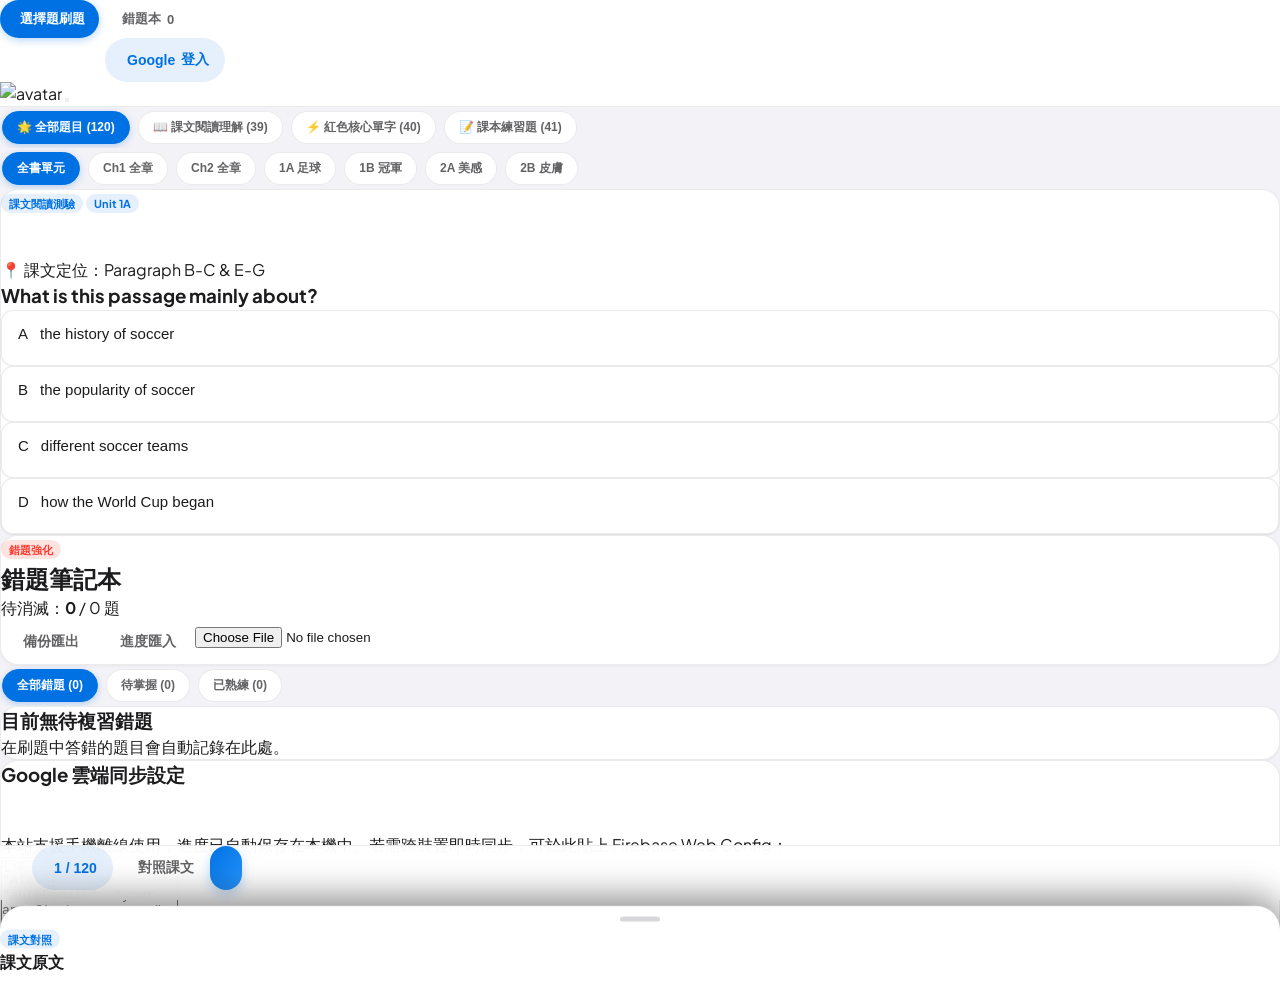
==== commit a28289f6: "feat: redesign mobile question jump drawer with unit grouping and fix modal stacking context" ====
--- a/app/index.html
+++ b/app/index.html
@@ -7,7 +7,7 @@
   <meta name="apple-mobile-web-app-status-bar-style" content="default" />
   <meta name="theme-color" content="#f2f2f7" />
   
-  <title>Reading Explorer 3 (3rd ed.) · 課本選擇題刷題系統 (手機優化版)</title>
+  <title>Reading Explorer 3 · 課本選擇題刷題系統 (手機極速跳題版)</title>
   
   <!-- Tailwind CSS CDN -->
   <script src="https://cdn.tailwindcss.com"></script>
@@ -49,8 +49,8 @@
 <body class="selection:bg-blue-500/20">
 
   <!-- Mobile Ergonomic Sticky Navigation Bar -->
-  <header class="sticky top-0 z-50 glass">
-    <div class="max-w-4xl mx-auto px-3 sm:px-4 h-14 flex items-center justify-between gap-2">
+  <header class="sticky top-0 z-40 glass">
+    <div class="max-w-3xl mx-auto px-3 sm:px-4 h-14 flex items-center justify-between gap-2">
       
       <!-- Brand & View Switcher -->
       <div class="flex items-center gap-1.5 p-0.5 rounded-full bg-elevated border border-subtle">
@@ -100,10 +100,96 @@
   </header>
 
   <!-- Main Content Viewport -->
-  <main class="flex-1 max-w-2xl w-full mx-auto px-3 sm:px-4 pt-3 pb-8">
+  <main class="flex-1 max-w-2xl w-full mx-auto px-3 sm:px-4 pt-3 pb-28">
     <div id="view-quiz"></div>
     <div id="view-review" class="hidden"></div>
   </main>
+
+  <!-- Global Fixed Bottom Thumb Bar (Direct body child, guaranteed stable) -->
+  <div id="global-bottom-bar" class="bottom-bar glass-bottom border-t border-subtle px-4 py-2.5 flex items-center justify-between gap-2 max-w-md mx-auto sm:max-w-lg md:max-w-xl">
+    <button id="bar-prev" class="btn btn-ghost p-2 rounded-full w-11 h-11 shrink-0" title="上一題">
+      <i data-lucide="chevron-left" class="w-6 h-6"></i>
+    </button>
+
+    <!-- Center Thumb Actions -->
+    <div class="flex items-center gap-2">
+      <!-- Quick Jump Button -->
+      <button id="bar-open-jump" class="btn btn-secondary px-3.5 py-1.5 text-xs font-mono font-bold flex items-center gap-1.5 shadow-sm active:scale-95" title="點擊展開快速跳題面板">
+        <i data-lucide="layout-grid" class="w-3.5 h-3.5"></i>
+        <span id="bar-index-label">1 / 120</span>
+      </button>
+
+      <!-- Reading Passage Button -->
+      <button id="bar-open-passage" class="btn btn-ghost border border-subtle px-3 py-1.5 text-xs font-bold text-primary active:scale-95" title="點擊展開課文對照">
+        <i data-lucide="book-open" class="w-3.5 h-3.5 text-accent"></i>
+        對照課文
+      </button>
+    </div>
+
+    <button id="bar-next" class="btn btn-primary p-2 rounded-full w-11 h-11 shrink-0" title="下一題">
+      <i data-lucide="chevron-right" class="w-6 h-6"></i>
+    </button>
+  </div>
+
+  <!-- Redesigned iOS Bottom Sheet: Quick Jump Navigator (全功能題號總覽跳轉) -->
+  <div id="jump-overlay" class="sheet-overlay"></div>
+  <div id="jump-sheet" class="bottom-sheet">
+    <div class="sheet-drag-handle"></div>
+    
+    <!-- Jump Sheet Header -->
+    <div class="px-5 py-3 border-b border-subtle flex items-center justify-between shrink-0">
+      <div>
+        <div class="flex items-center gap-2">
+          <h4 class="font-bold text-base text-primary">題目快速跳轉</h4>
+          <span id="jump-sheet-count" class="badge badge-blue font-mono">120 題</span>
+        </div>
+        <p class="text-[11px] text-secondary mt-0.5">點擊任意題號即可直達該題</p>
+      </div>
+      <button id="sheet-jump-close" class="btn btn-ghost p-1.5 rounded-full text-secondary" title="關閉">
+        <i data-lucide="x" class="w-5 h-5"></i>
+      </button>
+    </div>
+
+    <!-- Quick Stats & Filter Chips inside Jump Drawer -->
+    <div class="px-5 pt-3 pb-2 border-b border-subtle space-y-2.5 shrink-0 bg-elevated/50">
+      <!-- Legend & Counters -->
+      <div class="flex items-center justify-between text-xs font-semibold text-secondary">
+        <div class="flex items-center gap-3">
+          <span class="flex items-center gap-1"><span class="w-2.5 h-2.5 rounded-full bg-success"></span> 正確: <b id="stat-correct-count" class="text-success">0</b></span>
+          <span class="flex items-center gap-1"><span class="w-2.5 h-2.5 rounded-full bg-danger"></span> 錯誤: <b id="stat-wrong-count" class="text-danger">0</b></span>
+          <span class="flex items-center gap-1"><span class="w-2.5 h-2.5 rounded-full bg-border-subtle"></span> 未答: <b id="stat-unanswered-count">120</b></span>
+        </div>
+        <span id="stat-accuracy-label" class="font-bold text-primary">正確率: 0%</span>
+      </div>
+
+      <!-- Quick Filter Pills inside sheet -->
+      <div class="scroll-pills -mx-2 px-2">
+        <button id="jump-filter-all" class="pill-btn active">全部題號</button>
+        <button id="jump-filter-unanswered" class="pill-btn">只看未作答</button>
+        <button id="jump-filter-wrong" class="pill-btn text-danger">只看錯題</button>
+        <button id="jump-filter-grouped" class="pill-btn">依單元分組</button>
+      </div>
+    </div>
+
+    <!-- Scrollable Jump Content Viewport -->
+    <div id="sheet-jump-content" class="p-5 overflow-y-auto space-y-4 max-h-[62vh]"></div>
+  </div>
+
+  <!-- iOS Bottom Sheet: Reading Passage (課文底端抽屜) -->
+  <div id="passage-overlay" class="sheet-overlay"></div>
+  <div id="passage-sheet" class="bottom-sheet">
+    <div class="sheet-drag-handle"></div>
+    <div class="px-5 py-3 border-b border-subtle flex items-center justify-between shrink-0">
+      <div>
+        <span class="badge badge-blue text-[10px] mb-0.5">課文對照</span>
+        <h4 id="sheet-passage-title" class="font-bold text-sm text-primary">課文原文</h4>
+      </div>
+      <button id="sheet-passage-close" class="btn btn-ghost p-1.5 rounded-full text-secondary" title="關閉">
+        <i data-lucide="x" class="w-5 h-5"></i>
+      </button>
+    </div>
+    <div id="sheet-passage-body" class="p-5 overflow-y-auto space-y-4 text-sm leading-relaxed text-primary max-h-[65vh]"></div>
+  </div>
 
   <!-- Firebase Configuration Modal -->
   <div id="firebase-modal" class="fixed inset-0 z-50 bg-black/60 backdrop-blur-sm flex items-center justify-center p-4 hidden">
--- a/app/css/style.css
+++ b/app/css/style.css
@@ -3,7 +3,7 @@
 
 :root {
   --bg-primary: #f2f2f7;
-  --bg-card: rgba(255, 255, 255, 0.92);
+  --bg-card: rgba(255, 255, 255, 0.94);
   --bg-card-solid: #ffffff;
   --bg-elevated: #ffffff;
   --border-subtle: rgba(0, 0, 0, 0.08);
@@ -23,7 +23,7 @@
   --warning-bg: rgba(255, 149, 0, 0.14);
   --shadow-sm: 0 1px 3px rgba(0, 0, 0, 0.05);
   --shadow-md: 0 4px 16px rgba(0, 0, 0, 0.08);
-  --shadow-lg: 0 12px 32px rgba(0, 0, 0, 0.12);
+  --shadow-lg: 0 12px 32px rgba(0, 0, 0, 0.14);
   --radius-sm: 12px;
   --radius-md: 18px;
   --radius-lg: 24px;
@@ -34,7 +34,7 @@
 
 [data-theme="dark"] {
   --bg-primary: #000000;
-  --bg-card: rgba(28, 28, 30, 0.92);
+  --bg-card: rgba(28, 28, 30, 0.94);
   --bg-card-solid: #1c1c1e;
   --bg-elevated: #2c2c2e;
   --border-subtle: rgba(255, 255, 255, 0.12);
@@ -68,7 +68,7 @@
 
 html, body {
   width: 100%;
-  height: 100%;
+  min-height: 100%;
   overflow-x: hidden;
   background-color: var(--bg-primary);
   color: var(--text-primary);
@@ -80,11 +80,10 @@
 body {
   display: flex;
   flex-direction: column;
-  padding-bottom: env(safe-area-inset-bottom, 16px);
   padding-top: env(safe-area-inset-top, 0px);
 }
 
-/* Glassmorphism & Apple Blurs */
+/* Glassmorphism */
 .glass {
   background: var(--bg-card);
   backdrop-filter: blur(24px);
@@ -107,14 +106,14 @@
   transition: transform 0.2s var(--spring-easing), box-shadow 0.2s var(--spring-easing);
 }
 
-/* Buttons & Touch Ergonomics */
+/* Touch-optimized Buttons */
 .btn {
   display: inline-flex;
   align-items: center;
   justify-content: center;
   gap: 6px;
   padding: 10px 16px;
-  min-height: 44px; /* Apple Human Interface Guideline minimum */
+  min-height: 44px;
   font-size: 14px;
   font-weight: 600;
   border-radius: var(--radius-full);
@@ -190,7 +189,7 @@
   background: #ffffff;
 }
 
-/* Horizontal Scrollable Pills for Mobile */
+/* Horizontal Scrollable Pills */
 .scroll-pills {
   display: flex;
   align-items: center;
@@ -270,7 +269,7 @@
   color: var(--warning);
 }
 
-/* Mobile Ergonomic MCQ Option Buttons (Big Thumb Target >= 56px) */
+/* Option Buttons (Touch Ergonomics >= 56px) */
 .option-btn {
   width: 100%;
   display: flex;
@@ -317,36 +316,38 @@
   color: var(--danger) !important;
 }
 
-/* Mobile Slide-Up Bottom Sheet (Apple iOS Style) */
+/* Global iOS Slide-Up Bottom Sheet (Attached to root body, NOT trapped) */
 .bottom-sheet {
   position: fixed;
   bottom: 0;
   left: 0;
   right: 0;
-  z-index: 60;
+  z-index: 100;
   background: var(--bg-card-solid);
   border-top-left-radius: var(--radius-lg);
   border-top-right-radius: var(--radius-lg);
-  box-shadow: 0 -8px 32px rgba(0, 0, 0, 0.25);
-  max-height: 85vh;
+  box-shadow: 0 -8px 36px rgba(0, 0, 0, 0.28);
+  max-height: 88vh;
   display: flex;
   flex-direction: column;
-  transform: translateY(100%);
-  transition: transform 0.36s var(--sheet-easing);
+  transform: translateY(105%);
+  transition: transform 0.34s var(--sheet-easing);
   border-top: 1px solid var(--border-subtle);
+  pointer-events: none;
 }
 
 .bottom-sheet.open {
   transform: translateY(0);
+  pointer-events: auto;
 }
 
 .sheet-overlay {
   position: fixed;
   inset: 0;
-  background: rgba(0, 0, 0, 0.5);
+  background: rgba(0, 0, 0, 0.55);
   backdrop-filter: blur(4px);
   -webkit-backdrop-filter: blur(4px);
-  z-index: 55;
+  z-index: 95;
   opacity: 0;
   pointer-events: none;
   transition: opacity 0.3s ease;
@@ -358,13 +359,14 @@
 }
 
 .sheet-drag-handle {
-  width: 36px;
+  width: 40px;
   height: 5px;
   background: var(--text-tertiary);
-  opacity: 0.4;
+  opacity: 0.35;
   border-radius: 999px;
   margin: 10px auto 4px auto;
   flex-shrink: 0;
+  cursor: grab;
 }
 
 /* Target Red Word in Passage */
@@ -378,22 +380,70 @@
   display: inline-block;
 }
 
-/* Fixed Bottom Thumb Bar on Mobile */
+/* Paragraph Highlight */
+.highlight-para {
+  border: 1.5px solid var(--accent);
+  background: var(--accent-light);
+  border-radius: var(--radius-sm);
+  padding: 10px;
+}
+
+/* Fixed Bottom Thumb Bar */
 .bottom-bar {
   position: fixed;
   bottom: 0;
   left: 0;
   right: 0;
-  z-index: 45;
-  padding-bottom: env(safe-area-inset-bottom, 10px);
-}
-
-/* Fade In Animation */
-@keyframes fadeIn {
-  from { opacity: 0; transform: translateY(6px); }
-  to { opacity: 1; transform: translateY(0); }
+  z-index: 80;
+  padding-bottom: max(10px, env(safe-area-inset-bottom));
+  pointer-events: auto;
+}
+
+/* Quick Jump Cell Button */
+.jump-cell {
+  position: relative;
+  display: flex;
+  flex-direction: column;
+  align-items: center;
+  justify-content: center;
+  padding: 8px 4px;
+  min-height: 50px;
+  border-radius: var(--radius-sm);
+  border: 1.5px solid var(--border-subtle);
+  background: var(--bg-elevated);
+  cursor: pointer;
+  transition: transform 0.15s var(--spring-easing), border-color 0.15s ease;
+  user-select: none;
+}
+
+.jump-cell:active {
+  transform: scale(0.92);
+}
+
+.jump-cell.active-q {
+  border-color: var(--accent) !important;
+  background: var(--accent-light) !important;
+  box-shadow: 0 0 0 2px var(--accent);
+}
+
+.jump-cell.is-correct {
+  background: var(--success-bg);
+  border-color: var(--success);
+  color: var(--success);
+}
+
+.jump-cell.is-wrong {
+  background: var(--danger-bg);
+  border-color: var(--danger);
+  color: var(--danger);
+}
+
+/* Pure Opacity Animation (NO TRANSFORM to protect fixed elements) */
+@keyframes fadeInSimple {
+  from { opacity: 0; }
+  to { opacity: 1; }
 }
 
 .animate-fade-in {
-  animation: fadeIn 0.25s var(--spring-easing) forwards;
-}
+  animation: fadeInSimple 0.2s ease-out forwards;
+}
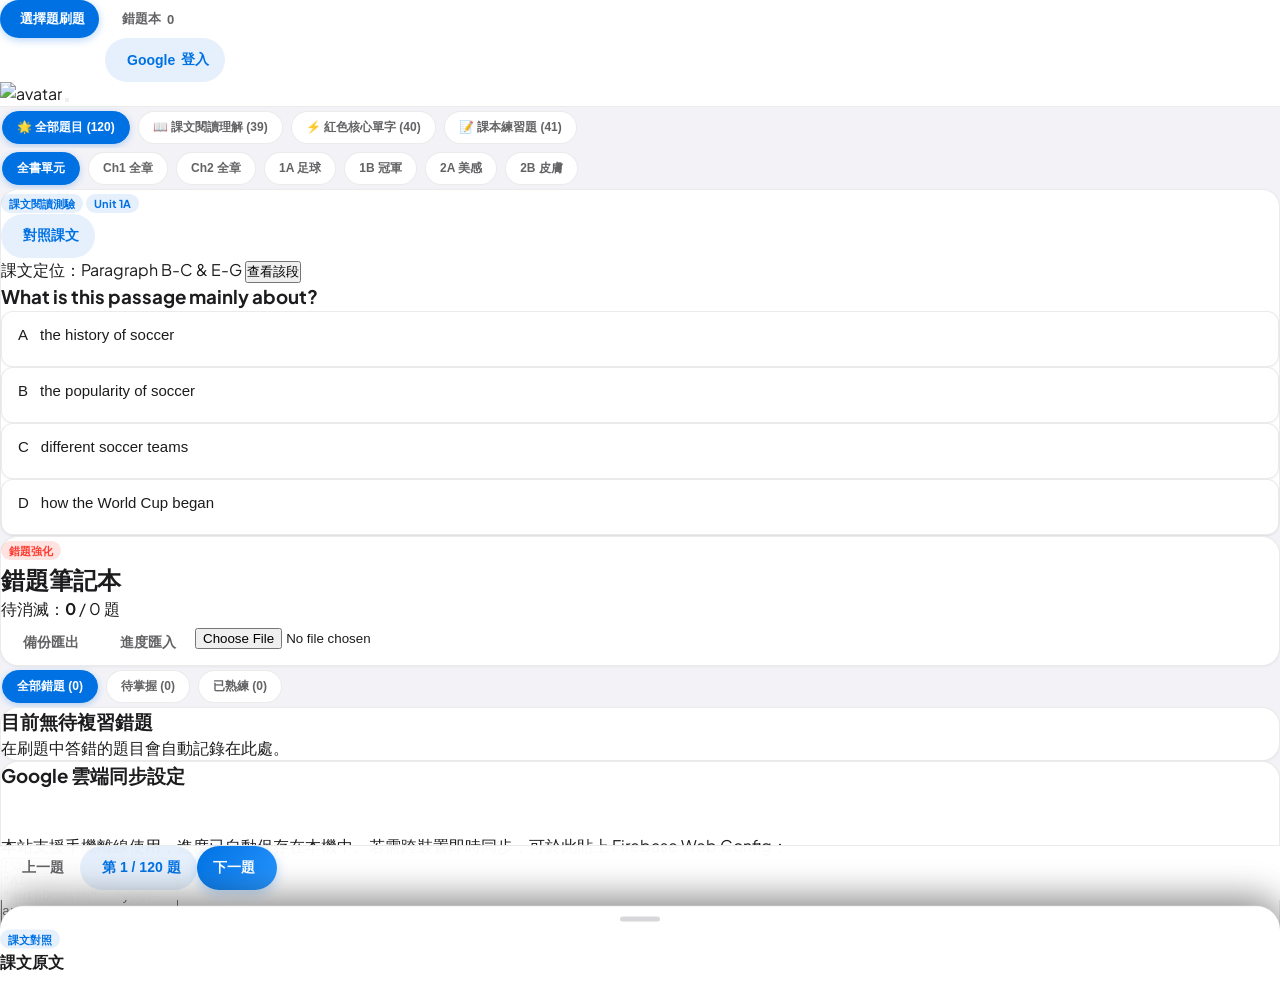
==== commit 6a98231b: "feat: simplify bottom bar to question counter and navigation, move passage viewer to dedicated butto" ====
--- a/app/index.html
+++ b/app/index.html
@@ -105,29 +105,24 @@
     <div id="view-review" class="hidden"></div>
   </main>
 
-  <!-- Global Fixed Bottom Thumb Bar (Direct body child, guaranteed stable) -->
-  <div id="global-bottom-bar" class="bottom-bar glass-bottom border-t border-subtle px-4 py-2.5 flex items-center justify-between gap-2 max-w-md mx-auto sm:max-w-lg md:max-w-xl">
-    <button id="bar-prev" class="btn btn-ghost p-2 rounded-full w-11 h-11 shrink-0" title="上一題">
-      <i data-lucide="chevron-left" class="w-6 h-6"></i>
+  <!-- Global Fixed Bottom Thumb Bar (下方只保留換題及第幾題) -->
+  <div id="global-bottom-bar" class="bottom-bar glass-bottom border-t border-subtle px-4 py-2.5 flex items-center justify-between gap-3 max-w-md mx-auto sm:max-w-lg md:max-w-xl">
+    <!-- 上一題換題按鈕 -->
+    <button id="bar-prev" class="btn btn-ghost h-11 px-3 sm:px-4 rounded-2xl flex items-center gap-1 font-bold text-sm text-secondary disabled:opacity-30 disabled:pointer-events-none active:scale-95 shrink-0" title="上一題">
+      <i data-lucide="chevron-left" class="w-5 h-5"></i>
+      <span class="text-xs font-semibold">上一題</span>
     </button>
 
-    <!-- Center Thumb Actions -->
-    <div class="flex items-center gap-2">
-      <!-- Quick Jump Button -->
-      <button id="bar-open-jump" class="btn btn-secondary px-3.5 py-1.5 text-xs font-mono font-bold flex items-center gap-1.5 shadow-sm active:scale-95" title="點擊展開快速跳題面板">
-        <i data-lucide="layout-grid" class="w-3.5 h-3.5"></i>
-        <span id="bar-index-label">1 / 120</span>
-      </button>
-
-      <!-- Reading Passage Button -->
-      <button id="bar-open-passage" class="btn btn-ghost border border-subtle px-3 py-1.5 text-xs font-bold text-primary active:scale-95" title="點擊展開課文對照">
-        <i data-lucide="book-open" class="w-3.5 h-3.5 text-accent"></i>
-        對照課文
-      </button>
-    </div>
-
-    <button id="bar-next" class="btn btn-primary p-2 rounded-full w-11 h-11 shrink-0" title="下一題">
-      <i data-lucide="chevron-right" class="w-6 h-6"></i>
+    <!-- 中央第幾題按鈕（點擊展開題目跳轉面板） -->
+    <button id="bar-open-jump" class="btn btn-secondary h-11 px-4 rounded-2xl flex items-center justify-center gap-1.5 font-bold text-sm text-primary border border-subtle shadow-sm active:scale-95 transition-all flex-1 max-w-[210px]" title="點擊展開題目跳轉面板">
+      <i data-lucide="layout-grid" class="w-4 h-4 text-accent"></i>
+      <span id="bar-index-label" class="font-mono text-sm whitespace-nowrap">第 1 / 120 題</span>
+    </button>
+
+    <!-- 下一題換題按鈕 -->
+    <button id="bar-next" class="btn btn-primary h-11 px-3 sm:px-4 rounded-2xl flex items-center gap-1 font-bold text-sm shadow-md active:scale-95 shrink-0" title="下一題">
+      <span id="bar-next-text" class="text-xs font-semibold">下一題</span>
+      <i id="bar-next-icon" data-lucide="chevron-right" class="w-5 h-5"></i>
     </button>
   </div>
 
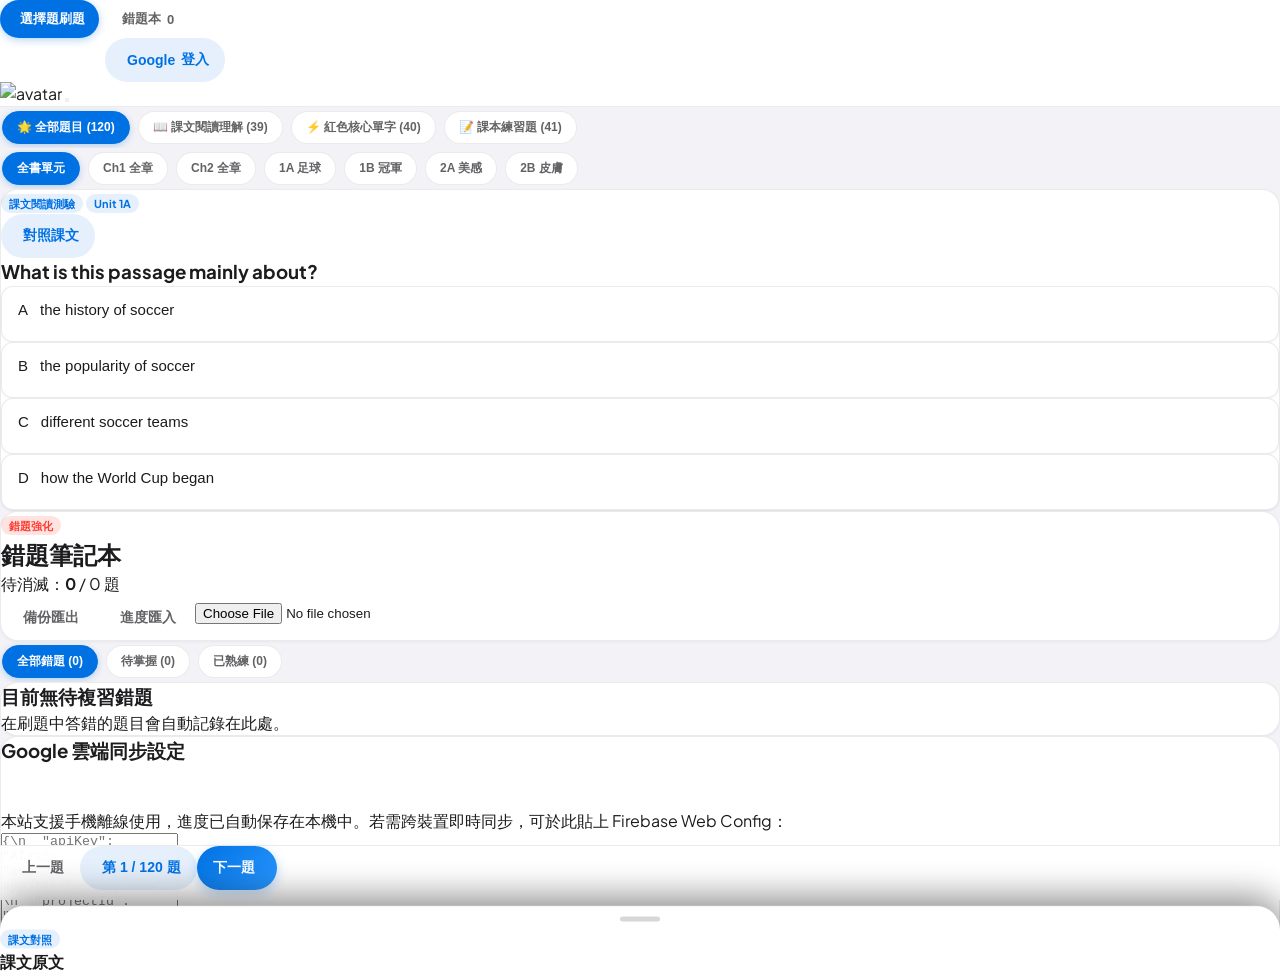
==== commit 277573c5: "fix: purge non-reading passage_ref data and enforce cache busting with v=20261027_03" ====
--- a/app/index.html
+++ b/app/index.html
@@ -44,7 +44,10 @@
   <script src="https://www.gstatic.com/firebasejs/10.7.1/firebase-firestore-compat.js"></script>
 
   <!-- Custom Mobile-First Stylesheet -->
-  <link rel="stylesheet" href="css/style.css" />
+  <meta http-equiv="Cache-Control" content="no-cache, no-store, must-revalidate" />
+  <meta http-equiv="Pragma" content="no-cache" />
+  <meta http-equiv="Expires" content="0" />
+  <link rel="stylesheet" href="css/style.css?v=20261027_03" />
 </head>
 <body class="selection:bg-blue-500/20">
 
@@ -213,10 +216,10 @@
   </div>
 
   <!-- Scripts -->
-  <script src="data/quiz_data.js"></script>
-  <script src="js/auth.js"></script>
-  <script src="js/quiz.js"></script>
-  <script src="js/review.js"></script>
-  <script src="js/app.js"></script>
+  <script src="data/quiz_data.js?v=20261027_03"></script>
+  <script src="js/auth.js?v=20261027_03"></script>
+  <script src="js/quiz.js?v=20261027_03"></script>
+  <script src="js/review.js?v=20261027_03"></script>
+  <script src="js/app.js?v=20261027_03"></script>
 </body>
 </html>
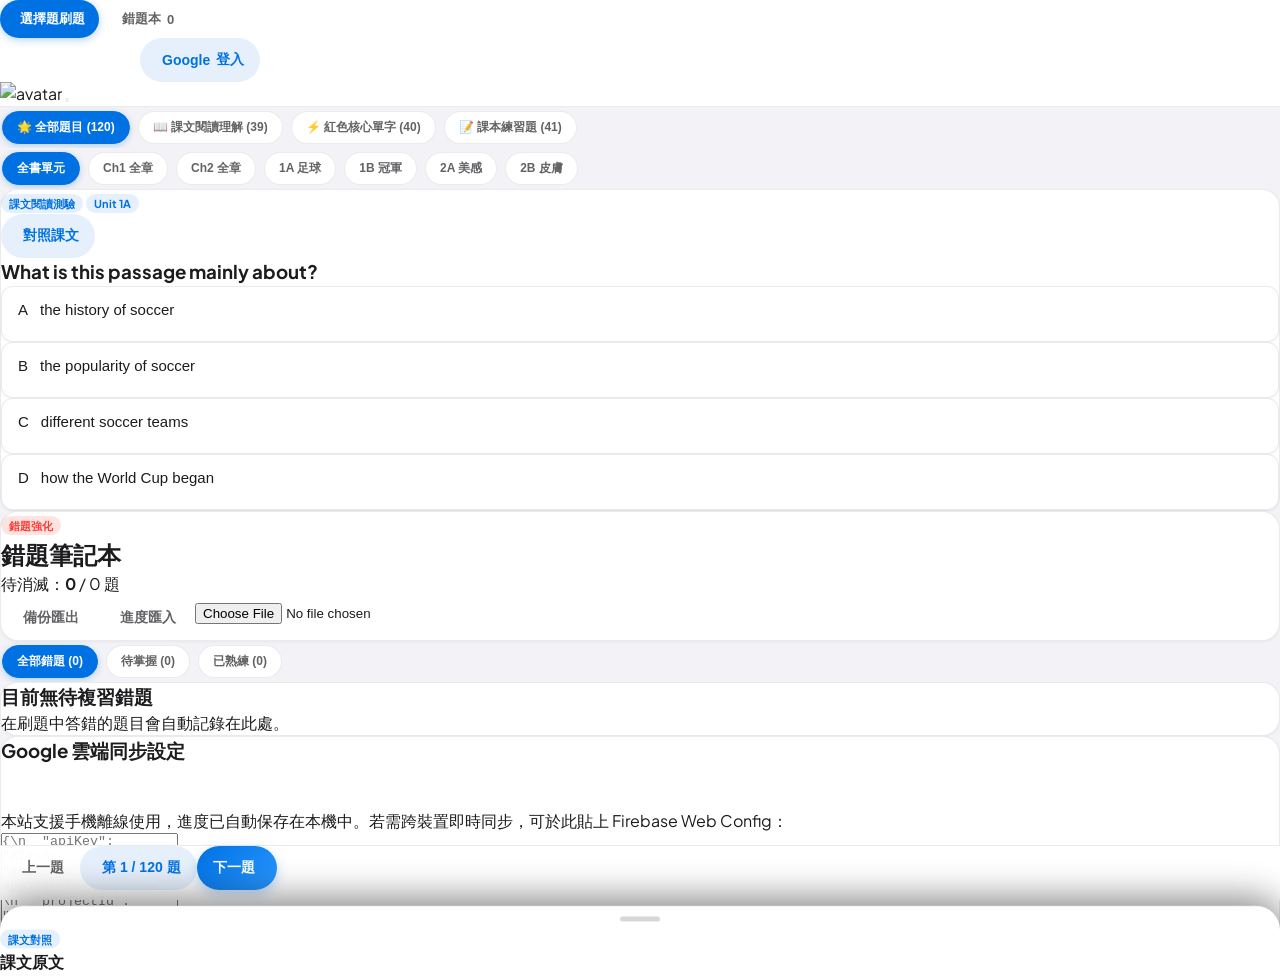
==== commit e81858b7: "feat: compile and export 120-question PDF study guide with quick answer key and explanations" ====
--- a/app/index.html
+++ b/app/index.html
@@ -80,6 +80,11 @@
           <i data-lucide="moon" class="w-4 h-4"></i>
         </button>
 
+        <!-- Download PDF -->
+        <a href="Reading_Explorer_3_Ch1_Ch2_題庫全集與詳解.pdf" download class="btn btn-ghost p-1.5 rounded-full w-9 h-9 text-accent hover:bg-accent/10 flex items-center justify-center" title="下載題庫全集與詳解 PDF">
+          <i data-lucide="file-down" class="w-4 h-4"></i>
+        </a>
+
         <!-- Firebase Config -->
         <button id="btn-open-firebase-cfg" class="btn btn-ghost p-1.5 rounded-full w-9 h-9 text-secondary" title="雲端設定">
           <i data-lucide="settings" class="w-4 h-4"></i>
